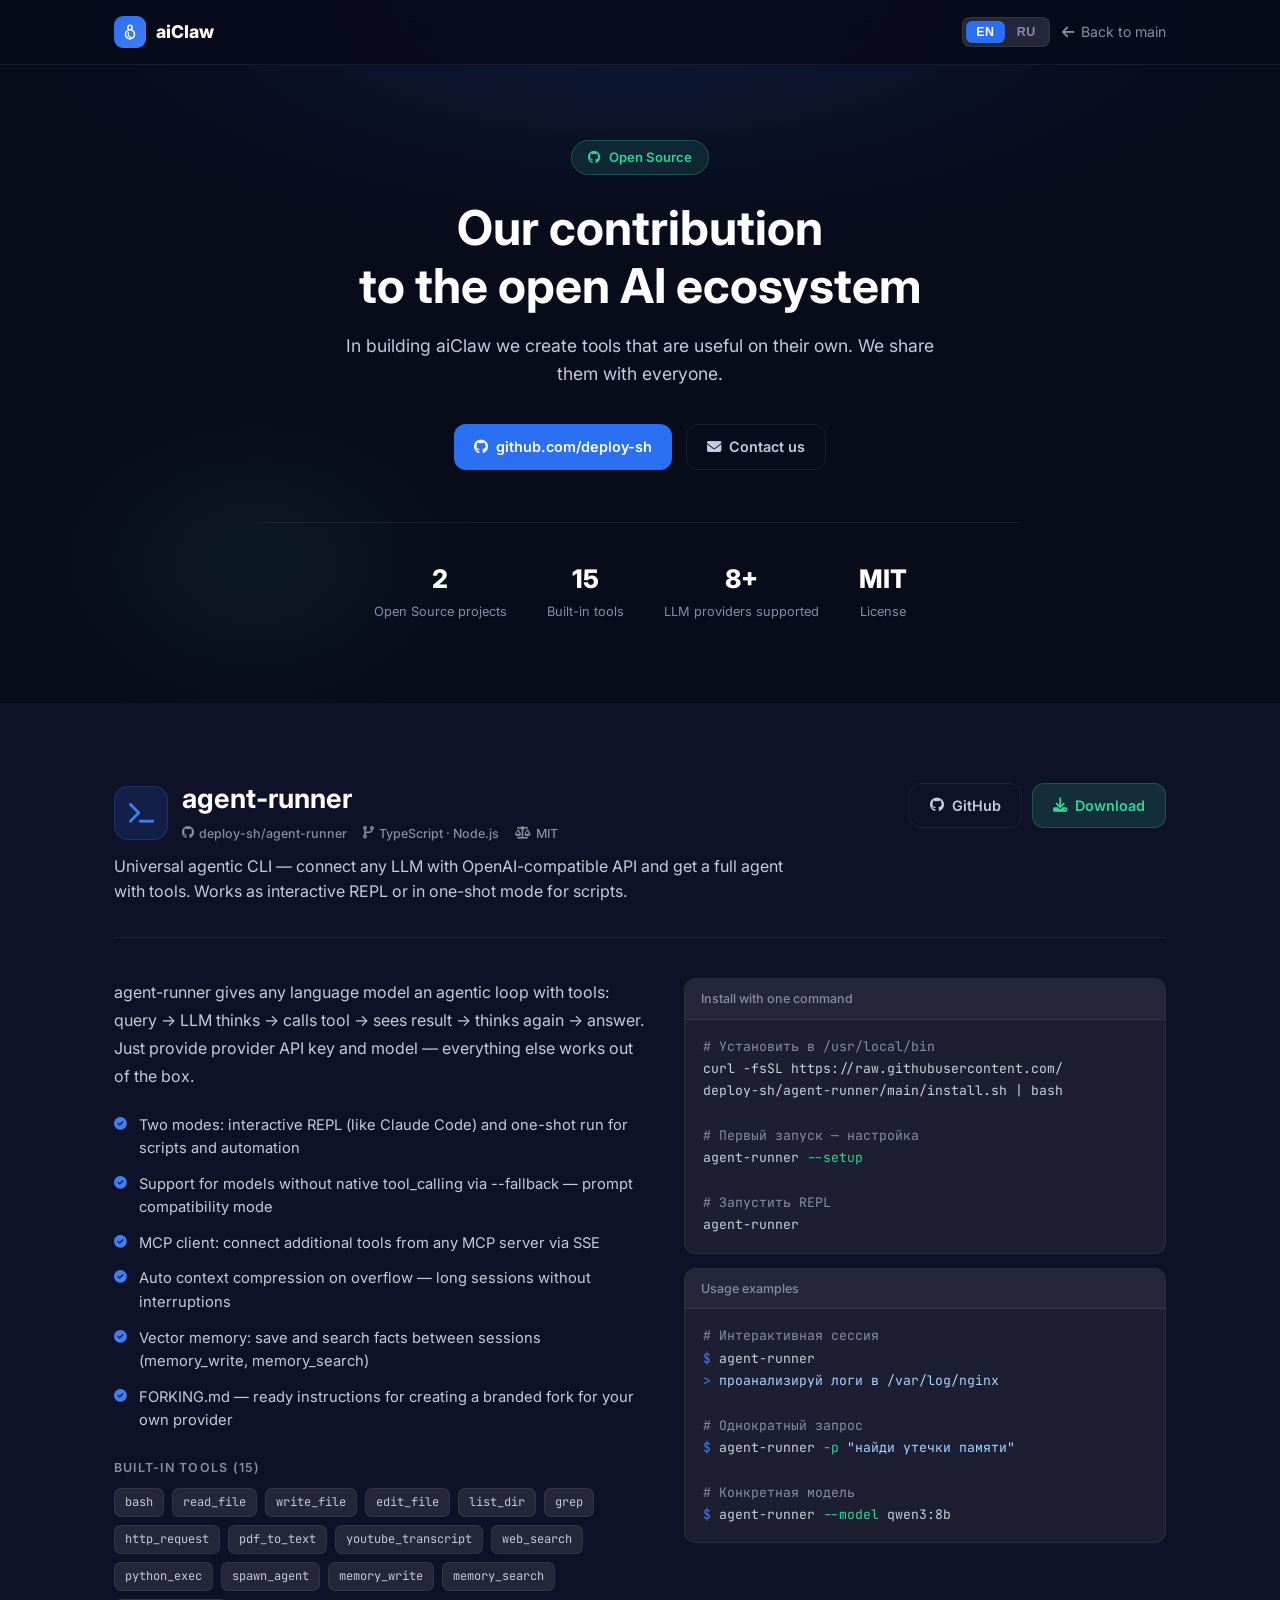
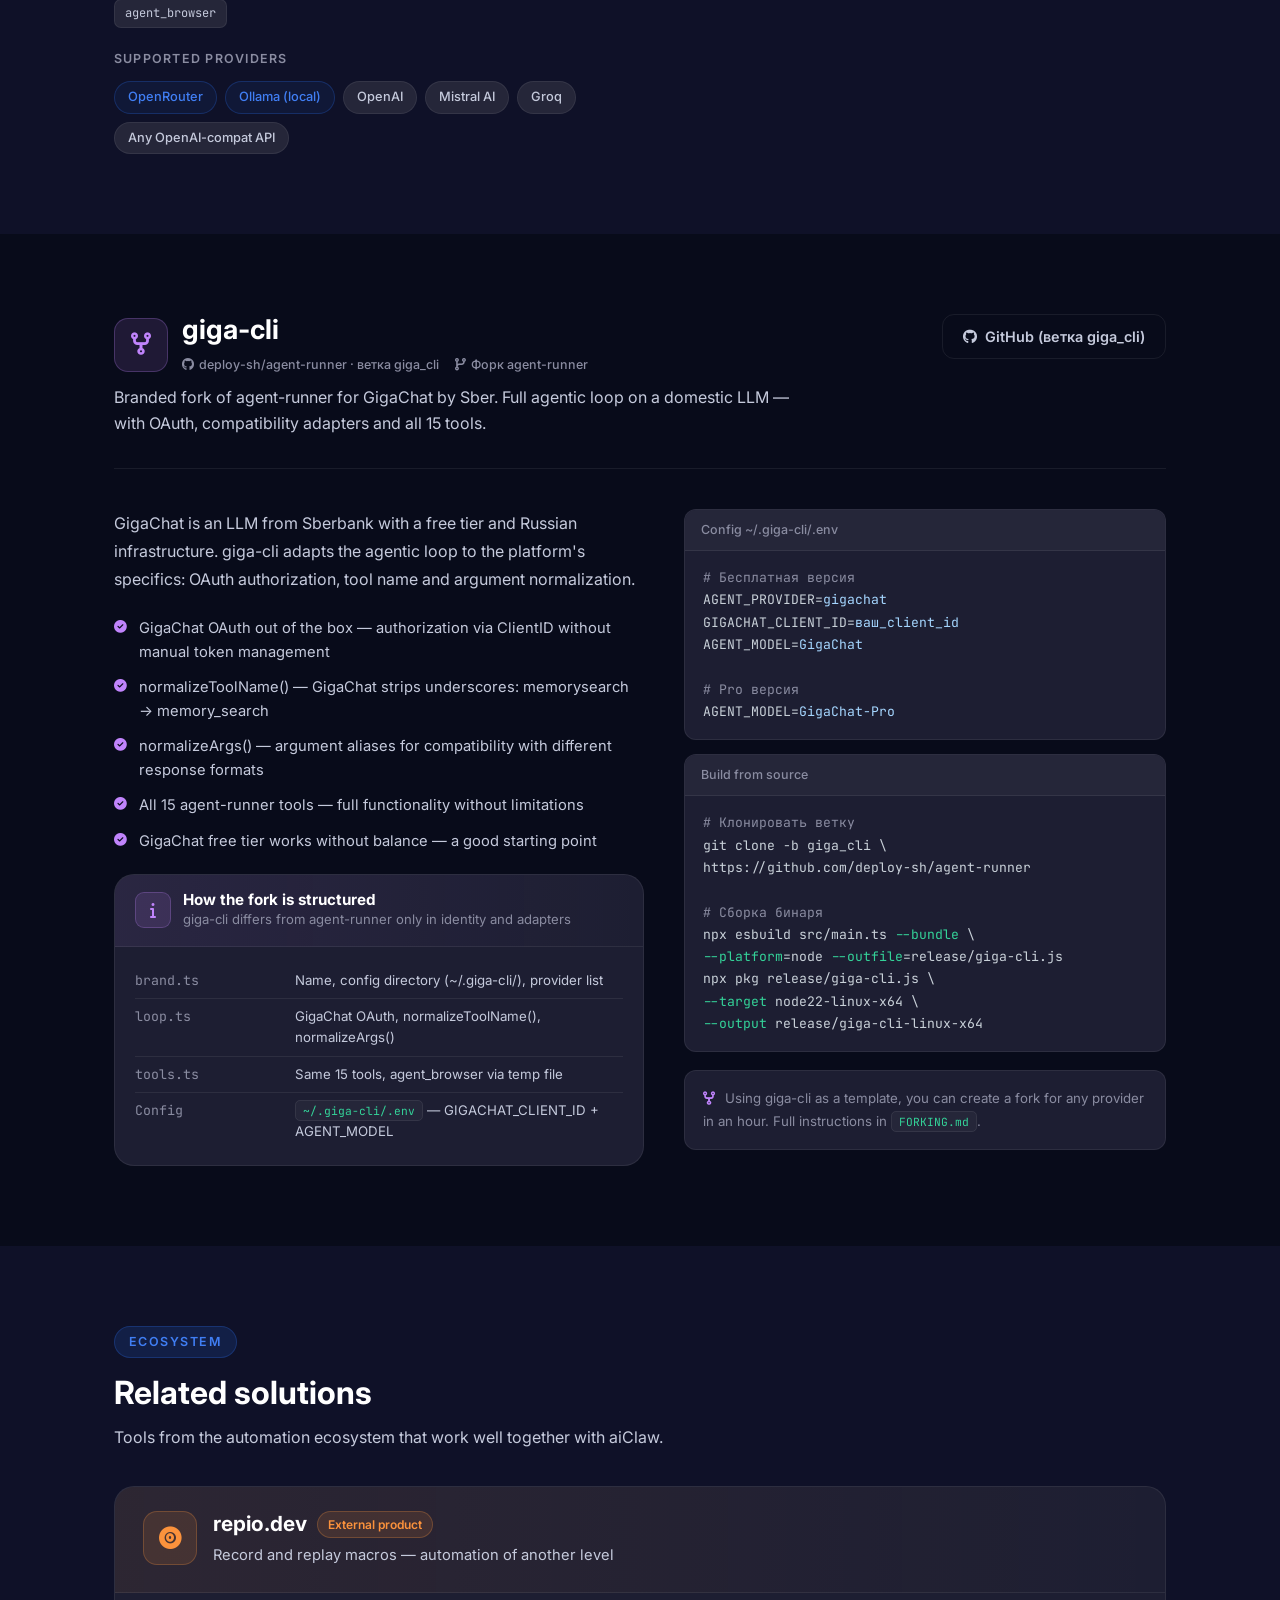
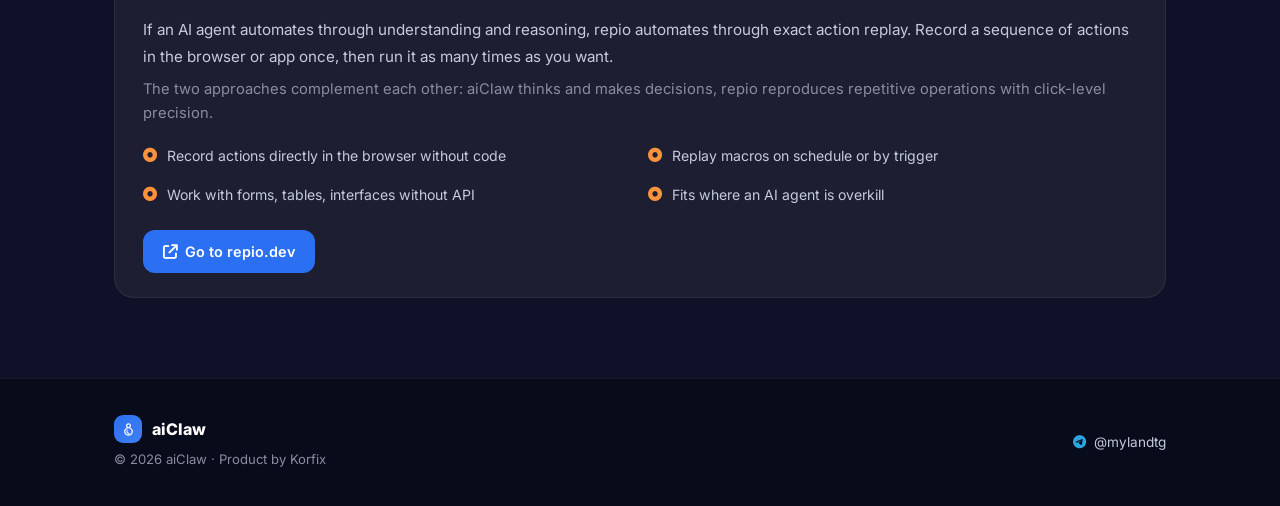
==== opensource.html @ 658f3db3 "feat: initial launch of aiclaw.korfix.app landing - EN/RU i18n with localStorage, EN first - SEO: OG" ====
<!DOCTYPE html>
<html lang="en">
<head>
  <meta charset="UTF-8">
  <meta name="viewport" content="width=device-width, initial-scale=1.0">
  <meta name="description" content="Open source projects by aiClaw: agent-runner — agentic CLI for any OpenAI-compatible LLM, and giga-cli — fork for GigaChat by Sber.">
  <meta name="keywords" content="agent-runner, giga-cli, open source, AI agent, CLI, LLM, GigaChat, OpenRouter, Ollama">
  <meta name="robots" content="index, follow">
  <link rel="canonical" href="https://aiclaw.korfix.app/opensource.html">
  <title>Open Source — aiClaw | agent-runner &amp; giga-cli</title>

  <!-- Open Graph -->
  <meta property="og:type" content="website">
  <meta property="og:url" content="https://aiclaw.korfix.app/opensource.html">
  <meta property="og:site_name" content="aiClaw">
  <meta property="og:title" content="Open Source by aiClaw — agent-runner &amp; giga-cli">
  <meta property="og:description" content="agent-runner: agentic loop CLI for any OpenAI-compatible LLM with 15 tools. giga-cli: fork for GigaChat. MIT license.">
  <meta property="og:image" content="https://aiclaw.korfix.app/og-image-oss.png">
  <meta property="og:image:width" content="1200">
  <meta property="og:image:height" content="630">
  <meta property="og:image:alt" content="Open Source by aiClaw — agent-runner &amp; giga-cli">
  <meta property="og:locale" content="en_US">

  <!-- Twitter Card -->
  <meta name="twitter:card" content="summary_large_image">
  <meta name="twitter:title" content="Open Source by aiClaw — agent-runner &amp; giga-cli">
  <meta name="twitter:description" content="agent-runner: agentic loop CLI for any OpenAI-compatible LLM with 15 tools. giga-cli: fork for GigaChat. MIT license.">
  <meta name="twitter:image" content="https://aiclaw.korfix.app/og-image-oss.png">

  <!-- Schema.org -->
  <script type="application/ld+json">
  {"@context":"https://schema.org","@type":"WebPage","name":"Open Source — aiClaw","url":"https://aiclaw.korfix.app/opensource.html","description":"Open source CLI tools for AI automation: agent-runner and giga-cli","isPartOf":{"@type":"WebSite","name":"aiClaw","url":"https://aiclaw.korfix.app"}}
  </script>
  <link rel="stylesheet" href="https://cdnjs.cloudflare.com/ajax/libs/font-awesome/6.4.0/css/all.min.css">
  <link href="https://fonts.googleapis.com/css2?family=Inter:wght@300;400;500;600;700;800&family=JetBrains+Mono:wght@400;600&display=swap" rel="stylesheet">
  <style>
    *, *::before, *::after { box-sizing: border-box; margin: 0; padding: 0; }

    :root {
      --bg0: #080b1a;
      --bg1: #0f1128;
      --bg2: #1d1e32;
      --bg3: #252639;
      --bg4: #383a61;
      --blue: #2b70f2;
      --blue-hover: #145ee9;
      --blue-light: #407ef3;
      --blue-dim: #1e2456;
      --blue-glow: rgba(43, 112, 242, 0.15);
      --blue-glow2: rgba(43, 112, 242, 0.08);
      --green: #34d399;
      --green-glow: rgba(52, 211, 153, 0.12);
      --purple: #c084fc;
      --purple-glow: rgba(192, 132, 252, 0.12);
      --orange: #fb923c;
      --orange-glow: rgba(251, 146, 60, 0.12);
      --text: #ffffff;
      --text2: #c5cadc;
      --text3: #8a8ca1;
      --border: rgba(255,255,255,0.07);
      --border2: rgba(43, 112, 242, 0.25);
      --radius: 12px;
      --radius-lg: 20px;
    }

    html { scroll-behavior: smooth; }

    body {
      background: var(--bg0);
      color: var(--text);
      font-family: 'Inter', system-ui, sans-serif;
      font-size: 16px;
      line-height: 1.6;
      overflow-x: hidden;
    }

    h1, h2, h3, h4 { line-height: 1.2; font-weight: 700; }
    h1 { font-size: clamp(1.8rem, 4vw, 3rem); }
    h2 { font-size: clamp(1.4rem, 2.5vw, 2rem); }
    h3 { font-size: 1.1rem; }
    p { color: var(--text2); }
    a { color: var(--blue); text-decoration: none; transition: color .2s; }
    a:hover { color: var(--blue-light); }

    code {
      font-family: 'JetBrains Mono', monospace;
      font-size: 0.85em;
      background: var(--bg3);
      border: 1px solid var(--border);
      border-radius: 5px;
      padding: 2px 7px;
      color: var(--green);
    }

    .container { max-width: 1100px; margin: 0 auto; padding: 0 24px; }
    section { padding: 80px 0; }

    .section-label {
      display: inline-block;
      font-size: 0.78rem;
      font-weight: 600;
      letter-spacing: 0.12em;
      text-transform: uppercase;
      color: var(--blue-light);
      background: var(--blue-glow);
      border: 1px solid var(--border2);
      padding: 5px 14px;
      border-radius: 100px;
      margin-bottom: 16px;
    }

    /* ── NAV ── */
    nav {
      position: fixed;
      top: 0; left: 0; right: 0;
      z-index: 100;
      background: rgba(8, 11, 26, 0.9);
      backdrop-filter: blur(16px);
      border-bottom: 1px solid var(--border);
    }

    .nav-inner {
      display: flex;
      align-items: center;
      justify-content: space-between;
      height: 64px;
      max-width: 1100px;
      margin: 0 auto;
      padding: 0 24px;
    }

    .logo {
      display: flex;
      align-items: center;
      gap: 10px;
      font-weight: 800;
      font-size: 1.1rem;
      color: var(--text);
    }

    .logo-icon {
      width: 32px; height: 32px;
      background: linear-gradient(135deg, #2b70f2, #407ef3);
      border-radius: 9px;
      display: flex;
      align-items: center;
      justify-content: center;
    }

    .logo-icon svg { width: 18px; height: 18px; fill: #fff; }

    .nav-back {
      display: flex;
      align-items: center;
      gap: 7px;
      font-size: 0.88rem;
      color: var(--text3);
      transition: color .2s;
    }
    .nav-back:hover { color: var(--text2); }

    .btn {
      display: inline-flex;
      align-items: center;
      gap: 8px;
      font-weight: 600;
      font-size: 0.9rem;
      padding: 10px 20px;
      border-radius: var(--radius);
      border: none;
      cursor: pointer;
      transition: all .2s;
      text-decoration: none;
    }

    .btn-primary {
      background: var(--blue);
      color: #fff;
    }
    .btn-primary:hover {
      background: var(--blue-hover);
      color: #fff;
      transform: translateY(-1px);
      box-shadow: 0 8px 24px rgba(43,112,242,.35);
    }

    .btn-outline {
      background: transparent;
      color: var(--text2);
      border: 1px solid var(--border);
    }
    .btn-outline:hover { border-color: var(--blue); color: var(--blue); }

    .btn-green {
      background: rgba(52,211,153,.15);
      color: var(--green);
      border: 1px solid rgba(52,211,153,.25);
    }
    .btn-green:hover {
      background: rgba(52,211,153,.22);
      color: var(--green);
    }

    /* ── HERO ── */
    #hero {
      padding: 140px 0 80px;
      position: relative;
      overflow: hidden;
    }

    .hero-bg {
      position: absolute; inset: 0;
      background:
        radial-gradient(ellipse 70% 50% at 50% 0%, rgba(43,112,242,.14) 0%, transparent 70%),
        radial-gradient(ellipse 30% 40% at 20% 80%, rgba(52,211,153,.07) 0%, transparent 60%);
      pointer-events: none;
    }

    .hero-content { text-align: center; max-width: 760px; margin: 0 auto; }

    .oss-badge {
      display: inline-flex;
      align-items: center;
      gap: 8px;
      background: var(--green-glow);
      border: 1px solid rgba(52,211,153,.25);
      border-radius: 100px;
      padding: 6px 16px;
      font-size: 0.82rem;
      font-weight: 600;
      color: var(--green);
      margin-bottom: 24px;
    }

    .hero-content h1 { margin-bottom: 18px; }
    .hero-content p { font-size: 1.1rem; max-width: 600px; margin: 0 auto 36px; }

    .hero-actions { display: flex; justify-content: center; gap: 14px; flex-wrap: wrap; }

    .stats-row {
      display: flex;
      justify-content: center;
      gap: 40px;
      margin-top: 52px;
      padding-top: 36px;
      border-top: 1px solid var(--border);
      flex-wrap: wrap;
    }

    .stat-item { text-align: center; }
    .stat-num { font-size: 1.6rem; font-weight: 800; color: var(--text); }
    .stat-label { font-size: 0.8rem; color: var(--text3); margin-top: 3px; }

    /* ── PROJECT CARD ── */
    .project-section { padding: 80px 0; }
    .project-section:nth-child(odd) { background: var(--bg1); }
    .project-section:nth-child(even) { background: var(--bg0); }

    .project-header {
      display: grid;
      grid-template-columns: 1fr auto;
      gap: 24px;
      align-items: flex-start;
      margin-bottom: 40px;
      padding-bottom: 32px;
      border-bottom: 1px solid var(--border);
    }

    .project-name {
      display: flex;
      align-items: center;
      gap: 14px;
      margin-bottom: 10px;
    }

    .project-icon {
      width: 54px; height: 54px;
      border-radius: 14px;
      display: flex;
      align-items: center;
      justify-content: center;
      font-size: 1.4rem;
      flex-shrink: 0;
    }

    .project-icon.blue   { background: var(--blue-glow); color: var(--blue-light); border: 1px solid var(--border2); }
    .project-icon.green  { background: var(--green-glow); color: var(--green); border: 1px solid rgba(52,211,153,.25); }
    .project-icon.purple { background: var(--purple-glow); color: var(--purple); border: 1px solid rgba(192,132,252,.25); }
    .project-icon.orange { background: var(--orange-glow); color: var(--orange); border: 1px solid rgba(251,146,60,.25); }

    .project-name h2 { font-size: 1.7rem; }

    .project-meta {
      display: flex;
      align-items: center;
      gap: 16px;
      flex-wrap: wrap;
      margin-top: 8px;
    }

    .meta-tag {
      font-size: 0.78rem;
      font-weight: 500;
      color: var(--text3);
      display: flex;
      align-items: center;
      gap: 5px;
    }

    .project-actions { display: flex; gap: 10px; flex-wrap: wrap; }

    .project-body {
      display: grid;
      grid-template-columns: 1.1fr 1fr;
      gap: 40px;
      align-items: start;
    }

    .project-desc { font-size: 1rem; line-height: 1.75; margin-bottom: 24px; }

    /* ── TOOLS GRID ── */
    .tools-section { margin-top: 28px; }
    .tools-section h4 {
      font-size: 0.78rem;
      font-weight: 600;
      letter-spacing: .1em;
      text-transform: uppercase;
      color: var(--text3);
      margin-bottom: 12px;
    }

    .tools-grid {
      display: flex;
      flex-wrap: wrap;
      gap: 8px;
    }

    .tool-chip {
      font-family: 'JetBrains Mono', monospace;
      font-size: 0.75rem;
      background: var(--bg3);
      border: 1px solid var(--border);
      border-radius: 7px;
      padding: 4px 10px;
      color: var(--text2);
    }

    /* ── CODE BLOCK ── */
    .code-block {
      background: var(--bg2);
      border: 1px solid var(--border);
      border-radius: var(--radius);
      overflow: hidden;
    }

    .code-header {
      background: var(--bg3);
      padding: 10px 16px;
      display: flex;
      align-items: center;
      justify-content: space-between;
      border-bottom: 1px solid var(--border);
    }

    .code-label { font-size: 0.78rem; color: var(--text3); font-weight: 500; }

    .code-copy {
      font-size: 0.75rem;
      color: var(--text3);
      cursor: pointer;
      background: none;
      border: none;
      display: flex;
      align-items: center;
      gap: 5px;
      transition: color .2s;
    }
    .code-copy:hover { color: var(--text2); }

    .code-body {
      padding: 16px 18px;
      font-family: 'JetBrains Mono', monospace;
      font-size: 0.82rem;
      line-height: 1.7;
    }

    .code-body .cb-comment { color: var(--text3); }
    .code-body .cb-cmd     { color: #c9d1d9; }
    .code-body .cb-str     { color: #a5d6ff; }
    .code-body .cb-flag    { color: var(--green); }
    .code-body .cb-prompt  { color: var(--blue-light); user-select: none; }

    /* ── FEATURE LIST ── */
    .feature-list {
      list-style: none;
      display: flex;
      flex-direction: column;
      gap: 12px;
      margin-top: 20px;
    }

    .feature-list li {
      display: flex;
      gap: 12px;
      align-items: flex-start;
      font-size: 0.92rem;
      color: var(--text2);
    }

    .feature-list li i {
      margin-top: 4px;
      flex-shrink: 0;
      font-size: 0.8rem;
    }

    /* ── PROVIDER CHIPS ── */
    .providers {
      display: flex;
      flex-wrap: wrap;
      gap: 8px;
      margin-top: 14px;
    }

    .provider-chip {
      display: flex;
      align-items: center;
      gap: 6px;
      background: var(--bg3);
      border: 1px solid var(--border);
      border-radius: 100px;
      padding: 5px 13px;
      font-size: 0.8rem;
      color: var(--text2);
      font-weight: 500;
    }

    .provider-chip.featured {
      border-color: var(--border2);
      color: var(--blue-light);
      background: var(--blue-glow2);
    }

    /* ── FORK BLOCK ── */
    .fork-block {
      background: var(--bg2);
      border: 1px solid var(--border);
      border-radius: var(--radius-lg);
      overflow: hidden;
      margin-top: 20px;
    }

    .fork-block-header {
      background: linear-gradient(90deg, rgba(192,132,252,.08), transparent);
      border-bottom: 1px solid var(--border);
      padding: 16px 20px;
      display: flex;
      align-items: center;
      gap: 12px;
    }

    .fork-block-header h4 { font-size: 0.95rem; }
    .fork-block-header p  { font-size: 0.82rem; color: var(--text3); }

    .fork-block-body {
      padding: 16px 20px;
    }

    .fork-table {
      width: 100%;
      border-collapse: collapse;
      font-size: 0.83rem;
    }

    .fork-table td {
      padding: 7px 0;
      border-bottom: 1px solid var(--border);
      color: var(--text2);
      vertical-align: top;
    }

    .fork-table td:first-child {
      font-family: 'JetBrains Mono', monospace;
      color: var(--text3);
      width: 160px;
      padding-right: 16px;
    }

    .fork-table tr:last-child td { border-bottom: none; }

    /* ── REPIO SECTION ── */
    #ecosystem { background: var(--bg1); }

    .ecosystem-card {
      background: var(--bg2);
      border: 1px solid var(--border);
      border-radius: var(--radius-lg);
      overflow: hidden;
      transition: all .25s;
    }

    .ecosystem-card:hover {
      border-color: var(--border2);
      box-shadow: 0 12px 32px rgba(0,0,0,.25);
    }

    .eco-header {
      background: linear-gradient(90deg, rgba(251,146,60,.07), transparent);
      border-bottom: 1px solid var(--border);
      padding: 24px 28px;
      display: flex;
      align-items: flex-start;
      gap: 16px;
    }

    .eco-body { padding: 24px 28px; }

    .eco-grid {
      display: grid;
      grid-template-columns: 1fr 1fr;
      gap: 16px;
      margin-top: 20px;
    }

    .eco-point {
      display: flex;
      align-items: flex-start;
      gap: 10px;
      font-size: 0.88rem;
      color: var(--text2);
    }

    .eco-point i { color: var(--orange); margin-top: 3px; flex-shrink: 0; }

    /* ── FOOTER ── */
    footer {
      background: var(--bg0);
      border-top: 1px solid var(--border);
      padding: 36px 0;
    }

    .footer-inner {
      display: flex;
      align-items: center;
      justify-content: space-between;
      flex-wrap: wrap;
      gap: 16px;
    }

    .footer-copy { font-size: 0.82rem; color: var(--text3); }

    .footer-tg {
      display: flex;
      align-items: center;
      gap: 8px;
      font-size: 0.85rem;
      color: var(--text2);
    }

    .footer-tg i { color: #2CA5E0; }

    /* ── RESPONSIVE ── */
    @media (max-width: 860px) {
      .project-body { grid-template-columns: 1fr; }
      .project-header { grid-template-columns: 1fr; }
      .project-actions { margin-top: 16px; }
      .eco-grid { grid-template-columns: 1fr; }
    }

    @media (max-width: 600px) {
      section { padding: 56px 0; }
      #hero { padding: 110px 0 56px; }
      .stats-row { gap: 24px; }
    }

    .lang-toggle {
      display: flex;
      align-items: center;
      gap: 2px;
      background: var(--bg3);
      border: 1px solid var(--border);
      border-radius: 8px;
      padding: 3px;
      margin-right: 12px;
    }
    .lang-btn {
      font-size: 0.78rem;
      font-weight: 600;
      padding: 4px 10px;
      border-radius: 6px;
      border: none;
      background: transparent;
      color: var(--text3);
      cursor: pointer;
      transition: all .15s;
      letter-spacing: .05em;
    }
    .lang-btn.active {
      background: var(--blue);
      color: #fff;
    }
  </style>
</head>
<body>

<!-- ── NAV ── -->
<nav>
  <div class="nav-inner">
    <a class="logo" href="/">
      <div class="logo-icon">
        <svg viewBox="0 0 24 24"><path d="M12 2C9.5 2 8 4 8 6c0 1.2.5 2.2 1.2 3C6.5 10 5 12.5 5 15c0 3.9 3.1 7 7 7s7-3.1 7-7c0-2.5-1.5-5-4.2-6 .7-.8 1.2-1.8 1.2-3 0-2-1.5-4-4-4zm0 2c1 0 2 .9 2 2s-1 2-2 2-2-.9-2-2 1-2 2-2zm0 6c2.8 0 5 2.2 5 5s-2.2 5-5 5-5-2.2-5-5 2.2-5 5-5zm-1.5 2v4.5l3.5 2-.8 1.4-4.2-2.4V12h1.5z"/></svg>
      </div>
      aiClaw
    </a>
    <div style="display:flex; align-items:center;">
      <div class="lang-toggle">
        <button class="lang-btn active" data-lang="en" onclick="setLang('en')">EN</button>
        <button class="lang-btn" data-lang="ru" onclick="setLang('ru')">RU</button>
      </div>
      <a class="nav-back" href="/">
        <i class="fas fa-arrow-left"></i>
        <span data-i18n="nav_back">Back to main</span>
      </a>
    </div>
  </div>
</nav>

<!-- ── HERO ── -->
<section id="hero">
  <div class="hero-bg"></div>
  <div class="container">
    <div class="hero-content">
      <div class="oss-badge">
        <i class="fab fa-github"></i>
        Open Source
      </div>
      <h1 data-i18n-html="hero_title">Our contribution<br>to the open AI ecosystem</h1>
      <p data-i18n="hero_desc">In building aiClaw we create tools that are useful on their own. We share them with everyone.</p>
      <div class="hero-actions">
        <a href="https://github.com/deploy-sh" target="_blank" class="btn btn-primary">
          <i class="fab fa-github"></i>
          github.com/deploy-sh
        </a>
        <a href="/#contact" class="btn btn-outline">
          <i class="fas fa-envelope"></i>
          <span data-i18n="hero_contact">Contact us</span>
        </a>
      </div>
      <div class="stats-row">
        <div class="stat-item">
          <div class="stat-num">2</div>
          <div class="stat-label" data-i18n="stat_oss">Open Source projects</div>
        </div>
        <div class="stat-item">
          <div class="stat-num">15</div>
          <div class="stat-label" data-i18n="stat_tools">Built-in tools</div>
        </div>
        <div class="stat-item">
          <div class="stat-num">8+</div>
          <div class="stat-label" data-i18n="stat_llm">LLM providers supported</div>
        </div>
        <div class="stat-item">
          <div class="stat-num">MIT</div>
          <div class="stat-label" data-i18n="stat_lic">License</div>
        </div>
      </div>
    </div>
  </div>
</section>

<!-- ── AGENT-RUNNER ── -->
<section class="project-section">
  <div class="container">
    <div class="project-header">
      <div>
        <div class="project-name">
          <div class="project-icon blue"><i class="fas fa-terminal"></i></div>
          <div>
            <h2>agent-runner</h2>
            <div class="project-meta">
              <span class="meta-tag"><i class="fab fa-github"></i> deploy-sh/agent-runner</span>
              <span class="meta-tag"><i class="fas fa-code-branch"></i> TypeScript · Node.js</span>
              <span class="meta-tag"><i class="fas fa-scale-balanced"></i> MIT</span>
            </div>
          </div>
        </div>
        <p style="color:var(--text2); font-size:1rem; max-width:680px;" data-i18n="ar_tagline">Universal agentic CLI — connect any LLM with OpenAI-compatible API and get a full agent with tools. Works as interactive REPL or in one-shot mode for scripts.</p>
      </div>
      <div class="project-actions">
        <a href="https://github.com/deploy-sh/agent-runner" target="_blank" class="btn btn-outline">
          <i class="fab fa-github"></i>
          GitHub
        </a>
        <a href="https://github.com/deploy-sh/agent-runner/releases" target="_blank" class="btn btn-green">
          <i class="fas fa-download"></i>
          <span data-i18n="btn_download">Download</span>
        </a>
      </div>
    </div>

    <div class="project-body">
      <div>
        <p class="project-desc" data-i18n="ar_desc_long">agent-runner gives any language model an agentic loop with tools: <code>query → LLM thinks → calls tool → sees result → thinks again → answer</code>. Just provide provider API key and model — everything else works out of the box.</p>

        <ul class="feature-list">
          <li>
            <i class="fas fa-circle-check" style="color:var(--blue-light)"></i>
            <span data-i18n="ar_f1">Two modes: interactive REPL (like Claude Code) and one-shot run for scripts and automation</span>
          </li>
          <li>
            <i class="fas fa-circle-check" style="color:var(--blue-light)"></i>
            <span data-i18n="ar_f2">Support for models without native tool_calling via <code>--fallback</code> — prompt compatibility mode</span>
          </li>
          <li>
            <i class="fas fa-circle-check" style="color:var(--blue-light)"></i>
            <span data-i18n="ar_f3">MCP client: connect additional tools from any MCP server via SSE</span>
          </li>
          <li>
            <i class="fas fa-circle-check" style="color:var(--blue-light)"></i>
            <span data-i18n="ar_f4">Auto context compression on overflow — long sessions without interruptions</span>
          </li>
          <li>
            <i class="fas fa-circle-check" style="color:var(--blue-light)"></i>
            <span data-i18n="ar_f5">Vector memory: save and search facts between sessions (<code>memory_write</code>, <code>memory_search</code>)</span>
          </li>
          <li>
            <i class="fas fa-circle-check" style="color:var(--blue-light)"></i>
            <span data-i18n="ar_f6">FORKING.md — ready instructions for creating a branded fork for your own provider</span>
          </li>
        </ul>

        <div class="tools-section">
          <h4 data-i18n="ar_tools_label">Built-in tools (15)</h4>
          <div class="tools-grid">
            <span class="tool-chip">bash</span>
            <span class="tool-chip">read_file</span>
            <span class="tool-chip">write_file</span>
            <span class="tool-chip">edit_file</span>
            <span class="tool-chip">list_dir</span>
            <span class="tool-chip">grep</span>
            <span class="tool-chip">http_request</span>
            <span class="tool-chip">pdf_to_text</span>
            <span class="tool-chip">youtube_transcript</span>
            <span class="tool-chip">web_search</span>
            <span class="tool-chip">python_exec</span>
            <span class="tool-chip">spawn_agent</span>
            <span class="tool-chip">memory_write</span>
            <span class="tool-chip">memory_search</span>
            <span class="tool-chip">agent_browser</span>
          </div>
        </div>

        <div style="margin-top:24px;">
          <h4 style="font-size:0.78rem; font-weight:600; letter-spacing:.1em; text-transform:uppercase; color:var(--text3); margin-bottom:12px;" data-i18n="ar_providers_label">Supported providers</h4>
          <div class="providers">
            <div class="provider-chip featured">OpenRouter</div>
            <div class="provider-chip featured">Ollama (local)</div>
            <div class="provider-chip">OpenAI</div>
            <div class="provider-chip">Mistral AI</div>
            <div class="provider-chip">Groq</div>
            <div class="provider-chip" data-i18n="ar_any_api">Any OpenAI-compat API</div>
          </div>
        </div>
      </div>

      <div>
        <div class="code-block">
          <div class="code-header">
            <span class="code-label" data-i18n="ar_install_label">Install with one command</span>
          </div>
          <div class="code-body">
            <div><span class="cb-comment"># Установить в /usr/local/bin</span></div>
            <div><span class="cb-cmd">curl -fsSL https://raw.githubusercontent.com/</span></div>
            <div><span class="cb-cmd">  deploy-sh/agent-runner/main/install.sh | bash</span></div>
            <br>
            <div><span class="cb-comment"># Первый запуск — настройка</span></div>
            <div><span class="cb-cmd">agent-runner <span class="cb-flag">--setup</span></span></div>
            <br>
            <div><span class="cb-comment"># Запустить REPL</span></div>
            <div><span class="cb-cmd">agent-runner</span></div>
          </div>
        </div>

        <div class="code-block" style="margin-top:14px;">
          <div class="code-header">
            <span class="code-label" data-i18n="ar_examples_label">Usage examples</span>
          </div>
          <div class="code-body">
            <div><span class="cb-comment"># Интерактивная сессия</span></div>
            <div><span class="cb-prompt">$</span> <span class="cb-cmd">agent-runner</span></div>
            <div><span class="cb-prompt">&gt;</span> <span class="cb-str">проанализируй логи в /var/log/nginx</span></div>
            <br>
            <div><span class="cb-comment"># Однократный запрос</span></div>
            <div><span class="cb-prompt">$</span> <span class="cb-cmd">agent-runner <span class="cb-flag">-p</span> <span class="cb-str">"найди утечки памяти"</span></span></div>
            <br>
            <div><span class="cb-comment"># Конкретная модель</span></div>
            <div><span class="cb-prompt">$</span> <span class="cb-cmd">agent-runner <span class="cb-flag">--model</span> qwen3:8b</span></div>
          </div>
        </div>
      </div>
    </div>
  </div>
</section>

<!-- ── GIGA-CLI ── -->
<section class="project-section">
  <div class="container">
    <div class="project-header">
      <div>
        <div class="project-name">
          <div class="project-icon purple"><i class="fas fa-code-fork"></i></div>
          <div>
            <h2>giga-cli</h2>
            <div class="project-meta">
              <span class="meta-tag"><i class="fab fa-github"></i> deploy-sh/agent-runner · ветка giga_cli</span>
              <span class="meta-tag"><i class="fas fa-code-branch"></i> Форк agent-runner</span>
            </div>
          </div>
        </div>
        <p style="color:var(--text2); font-size:1rem; max-width:680px;" data-i18n="gc_tagline">Branded fork of agent-runner for GigaChat by Sber. Full agentic loop on a domestic LLM — with OAuth, compatibility adapters and all 15 tools.</p>
      </div>
      <div class="project-actions">
        <a href="https://github.com/deploy-sh/agent-runner/tree/giga_cli" target="_blank" class="btn btn-outline">
          <i class="fab fa-github"></i>
          GitHub (ветка giga_cli)
        </a>
      </div>
    </div>

    <div class="project-body">
      <div>
        <p class="project-desc" data-i18n="gc_desc_long">GigaChat is an LLM from Sberbank with a free tier and Russian infrastructure. giga-cli adapts the agentic loop to the platform's specifics: OAuth authorization, tool name and argument normalization.</p>

        <ul class="feature-list">
          <li>
            <i class="fas fa-circle-check" style="color:var(--purple)"></i>
            <span data-i18n="gc_f1">GigaChat OAuth out of the box — authorization via ClientID without manual token management</span>
          </li>
          <li>
            <i class="fas fa-circle-check" style="color:var(--purple)"></i>
            <span data-i18n="gc_f2"><code>normalizeToolName()</code> — GigaChat strips underscores: <code>memorysearch</code> → <code>memory_search</code></span>
          </li>
          <li>
            <i class="fas fa-circle-check" style="color:var(--purple)"></i>
            <span data-i18n="gc_f3"><code>normalizeArgs()</code> — argument aliases for compatibility with different response formats</span>
          </li>
          <li>
            <i class="fas fa-circle-check" style="color:var(--purple)"></i>
            <span data-i18n="gc_f4">All 15 agent-runner tools — full functionality without limitations</span>
          </li>
          <li>
            <i class="fas fa-circle-check" style="color:var(--purple)"></i>
            <span data-i18n="gc_f5">GigaChat free tier works without balance — a good starting point</span>
          </li>
        </ul>

        <div class="fork-block">
          <div class="fork-block-header">
            <div class="project-icon purple" style="width:36px;height:36px;font-size:1rem;border-radius:9px;">
              <i class="fas fa-info"></i>
            </div>
            <div>
              <h4 data-i18n="gc_fork_title">How the fork is structured</h4>
              <p data-i18n="gc_fork_sub">giga-cli differs from agent-runner only in identity and adapters</p>
            </div>
          </div>
          <div class="fork-block-body">
            <table class="fork-table">
              <tr>
                <td>brand.ts</td>
                <td data-i18n="gc_t1">Name, config directory (~/.giga-cli/), provider list</td>
              </tr>
              <tr>
                <td>loop.ts</td>
                <td>GigaChat OAuth, normalizeToolName(), normalizeArgs()</td>
              </tr>
              <tr>
                <td>tools.ts</td>
                <td data-i18n="gc_t3">Same 15 tools, agent_browser via temp file</td>
              </tr>
              <tr>
                <td data-i18n="gc_t4_key">Config</td>
                <td><code>~/.giga-cli/.env</code> — GIGACHAT_CLIENT_ID + AGENT_MODEL</td>
              </tr>
            </table>
          </div>
        </div>
      </div>

      <div>
        <div class="code-block">
          <div class="code-header">
            <span class="code-label" data-i18n="gc_config_label">Config ~/.giga-cli/.env</span>
          </div>
          <div class="code-body">
            <div><span class="cb-comment"># Бесплатная версия</span></div>
            <div><span class="cb-cmd">AGENT_PROVIDER=<span class="cb-str">gigachat</span></span></div>
            <div><span class="cb-cmd">GIGACHAT_CLIENT_ID=<span class="cb-str">ваш_client_id</span></span></div>
            <div><span class="cb-cmd">AGENT_MODEL=<span class="cb-str">GigaChat</span></span></div>
            <br>
            <div><span class="cb-comment"># Pro версия</span></div>
            <div><span class="cb-cmd">AGENT_MODEL=<span class="cb-str">GigaChat-Pro</span></span></div>
          </div>
        </div>

        <div class="code-block" style="margin-top:14px;">
          <div class="code-header">
            <span class="code-label" data-i18n="gc_build_label">Build from source</span>
          </div>
          <div class="code-body">
            <div><span class="cb-comment"># Клонировать ветку</span></div>
            <div><span class="cb-cmd">git clone -b giga_cli \</span></div>
            <div><span class="cb-cmd">  https://github.com/deploy-sh/agent-runner</span></div>
            <br>
            <div><span class="cb-comment"># Сборка бинаря</span></div>
            <div><span class="cb-cmd">npx esbuild src/main.ts <span class="cb-flag">--bundle</span> \</span></div>
            <div><span class="cb-cmd">  <span class="cb-flag">--platform</span>=node <span class="cb-flag">--outfile</span>=release/giga-cli.js</span></div>
            <div><span class="cb-cmd">npx pkg release/giga-cli.js \</span></div>
            <div><span class="cb-cmd">  <span class="cb-flag">--target</span> node22-linux-x64 \</span></div>
            <div><span class="cb-cmd">  <span class="cb-flag">--output</span> release/giga-cli-linux-x64</span></div>
          </div>
        </div>

        <div style="margin-top:18px; padding:16px 18px; background:var(--bg2); border:1px solid var(--border); border-radius:var(--radius);">
          <p style="font-size:0.83rem; color:var(--text3); line-height:1.7;">
            <i class="fas fa-code-fork" style="color:var(--purple); margin-right:6px;"></i>
            <span data-i18n="gc_fork_hint">Using giga-cli as a template, you can create a fork for any provider in an hour. Full instructions in</span> <a href="https://github.com/deploy-sh/agent-runner/blob/main/FORKING.md" target="_blank"><code>FORKING.md</code></a>.
          </p>
        </div>
      </div>
    </div>
  </div>
</section>

<!-- ── ECOSYSTEM ── -->
<section id="ecosystem">
  <div class="container">
    <div class="section-label" data-i18n="eco_label">Ecosystem</div>
    <h2 style="margin-bottom:12px;" data-i18n="eco_title">Related solutions</h2>
    <p style="margin-bottom:36px; max-width:600px;" data-i18n="eco_desc">Tools from the automation ecosystem that work well together with aiClaw.</p>

    <div class="ecosystem-card">
      <div class="eco-header">
        <div class="project-icon orange"><i class="fas fa-record-vinyl"></i></div>
        <div>
          <div style="display:flex; align-items:center; gap:10px; margin-bottom:6px;">
            <h3 style="font-size:1.3rem;">repio.dev</h3>
            <span style="font-size:0.75rem; background:var(--orange-glow); color:var(--orange); border:1px solid rgba(251,146,60,.25); border-radius:100px; padding:3px 10px; font-weight:600;" data-i18n="eco_ext">External product</span>
          </div>
          <p style="font-size:0.92rem;" data-i18n="rp_sub">Record and replay macros — automation of another level</p>
        </div>
      </div>
      <div class="eco-body">
        <p style="font-size:0.95rem; line-height:1.75; margin-bottom:8px;" data-i18n="rp_p1">If an AI agent automates through understanding and reasoning, repio automates through exact action replay. Record a sequence of actions in the browser or app once, then run it as many times as you want.</p>
        <p style="font-size:0.92rem; color:var(--text3); margin-bottom:20px;" data-i18n="rp_p2">The two approaches complement each other: aiClaw thinks and makes decisions, repio reproduces repetitive operations with click-level precision.</p>
        <div class="eco-grid">
          <div class="eco-point">
            <i class="fas fa-circle-dot"></i>
            <span data-i18n="rp_f1">Record actions directly in the browser without code</span>
          </div>
          <div class="eco-point">
            <i class="fas fa-circle-dot"></i>
            <span data-i18n="rp_f2">Replay macros on schedule or by trigger</span>
          </div>
          <div class="eco-point">
            <i class="fas fa-circle-dot"></i>
            <span data-i18n="rp_f3">Work with forms, tables, interfaces without API</span>
          </div>
          <div class="eco-point">
            <i class="fas fa-circle-dot"></i>
            <span data-i18n="rp_f4">Fits where an AI agent is overkill</span>
          </div>
        </div>
        <div style="margin-top:24px;">
          <a href="https://repio.dev" target="_blank" class="btn btn-primary">
            <i class="fas fa-arrow-up-right-from-square"></i>
            <span data-i18n="rp_btn">Go to repio.dev</span>
          </a>
        </div>
      </div>
    </div>
  </div>
</section>

<!-- ── FOOTER ── -->
<footer>
  <div class="container">
    <div class="footer-inner">
      <div>
        <a class="logo" href="/" style="font-size:1rem;">
          <div class="logo-icon" style="width:28px;height:28px;">
            <svg viewBox="0 0 24 24" style="width:15px;height:15px;fill:#fff;"><path d="M12 2C9.5 2 8 4 8 6c0 1.2.5 2.2 1.2 3C6.5 10 5 12.5 5 15c0 3.9 3.1 7 7 7s7-3.1 7-7c0-2.5-1.5-5-4.2-6 .7-.8 1.2-1.8 1.2-3 0-2-1.5-4-4-4zm0 2c1 0 2 .9 2 2s-1 2-2 2-2-.9-2-2 1-2 2-2zm0 6c2.8 0 5 2.2 5 5s-2.2 5-5 5-5-2.2-5-5 2.2-5 5-5zm-1.5 2v4.5l3.5 2-.8 1.4-4.2-2.4V12h1.5z"/></svg>
          </div>
          aiClaw
        </a>
        <p class="footer-copy" style="margin-top:6px;">&copy; <span data-i18n="footer_copy">2026 aiClaw · Product by</span> <a href="https://korfix.ru" style="color:var(--text3);">Korfix</a></p>
      </div>
      <a class="footer-tg" href="https://t.me/mylandtg" target="_blank">
        <i class="fab fa-telegram"></i>
        @mylandtg
      </a>
    </div>
  </div>
</footer>

<script>
const T = {
  en: {
    nav_back:"Back to main",
    hero_title:"Our contribution<br>to the open AI ecosystem",
    hero_desc:"In building aiClaw we create tools that are useful on their own. We share them with everyone.",
    hero_contact:"Contact us",
    stat_oss:"Open Source projects", stat_tools:"Built-in tools", stat_llm:"LLM providers supported", stat_lic:"License",
    ar_tagline:"Universal agentic CLI — connect any LLM with OpenAI-compatible API and get a full agent with tools. Works as interactive REPL or in one-shot mode for scripts.",
    ar_desc_long:"agent-runner gives any language model an agentic loop with tools: query → LLM thinks → calls tool → sees result → thinks again → answer. Just provide provider API key and model — everything else works out of the box.",
    ar_f1:"Two modes: interactive REPL (like Claude Code) and one-shot run for scripts and automation",
    ar_f2:"Support for models without native tool_calling via --fallback — prompt compatibility mode",
    ar_f3:"MCP client: connect additional tools from any MCP server via SSE",
    ar_f4:"Auto context compression on overflow — long sessions without interruptions",
    ar_f5:"Vector memory: save and search facts between sessions (memory_write, memory_search)",
    ar_f6:"FORKING.md — ready instructions for creating a branded fork for your own provider",
    ar_tools_label:"Built-in tools (15)",
    ar_providers_label:"Supported providers",
    ar_any_api:"Any OpenAI-compat API",
    ar_install_label:"Install with one command",
    ar_examples_label:"Usage examples",
    btn_download:"Download",
    gc_tagline:"Branded fork of agent-runner for GigaChat by Sber. Full agentic loop on a domestic LLM — with OAuth, compatibility adapters and all 15 tools.",
    gc_desc_long:"GigaChat is an LLM from Sberbank with a free tier and Russian infrastructure. giga-cli adapts the agentic loop to the platform's specifics: OAuth authorization, tool name and argument normalization.",
    gc_f1:"GigaChat OAuth out of the box — authorization via ClientID without manual token management",
    gc_f2:"normalizeToolName() — GigaChat strips underscores: memorysearch → memory_search",
    gc_f3:"normalizeArgs() — argument aliases for compatibility with different response formats",
    gc_f4:"All 15 agent-runner tools — full functionality without limitations",
    gc_f5:"GigaChat free tier works without balance — a good starting point",
    gc_fork_title:"How the fork is structured",
    gc_fork_sub:"giga-cli differs from agent-runner only in identity and adapters",
    gc_t1:"Name, config directory (~/.giga-cli/), provider list",
    gc_t3:"Same 15 tools, agent_browser via temp file",
    gc_t4_key:"Config",
    gc_config_label:"Config ~/.giga-cli/.env",
    gc_build_label:"Build from source",
    gc_fork_hint:"Using giga-cli as a template, you can create a fork for any provider in an hour. Full instructions in",
    eco_label:"Ecosystem", eco_title:"Related solutions",
    eco_desc:"Tools from the automation ecosystem that work well together with aiClaw.",
    eco_ext:"External product",
    rp_sub:"Record and replay macros — automation of another level",
    rp_p1:"If an AI agent automates through understanding and reasoning, repio automates through exact action replay. Record a sequence of actions in the browser or app once, then run it as many times as you want.",
    rp_p2:"The two approaches complement each other: aiClaw thinks and makes decisions, repio reproduces repetitive operations with click-level precision.",
    rp_f1:"Record actions directly in the browser without code",
    rp_f2:"Replay macros on schedule or by trigger",
    rp_f3:"Work with forms, tables, interfaces without API",
    rp_f4:"Fits where an AI agent is overkill",
    rp_btn:"Go to repio.dev",
    footer_copy:"2026 aiClaw · Product by"
  },
  ru: {
    nav_back:"Вернуться на главную",
    hero_title:"Наш вклад<br>в открытую экосистему AI",
    hero_desc:"В процессе разработки aiClaw мы создаём инструменты, которые полезны сами по себе. Делимся ими со всеми.",
    hero_contact:"Написать нам",
    stat_oss:"Open Source проекта", stat_tools:"Встроенных инструментов", stat_llm:"Поддержаных LLM провайдеров", stat_lic:"Лицензия",
    ar_tagline:"Универсальный агентский CLI — подключи любой LLM с OpenAI-совместимым API и получи полноценного агента с инструментами. Работает как интерактивный REPL или в однократном режиме для скриптов.",
    ar_desc_long:"agent-runner даёт любой языковой модели агентский цикл с инструментами: запрос → LLM думает → вызывает инструмент → видит результат → думает снова → ответ. Достаточно указать API-ключ провайдера и модель — всё остальное работает из коробки.",
    ar_f1:"Два режима: интерактивный REPL (как Claude Code) и однократный запуск для скриптов и автоматизации",
    ar_f2:"Поддержка моделей без нативного tool_calling через --fallback — промпт-режим совместимости",
    ar_f3:"MCP-клиент: подключай дополнительные инструменты из любого MCP-сервера через SSE",
    ar_f4:"Авто-сжатие контекста при переполнении — длинные сессии без обрывов",
    ar_f5:"Векторная память: сохраняй и ищи факты между сессиями (memory_write, memory_search)",
    ar_f6:"FORKING.md — готовая инструкция для создания брендированного форка под своего провайдера",
    ar_tools_label:"Встроенные инструменты (15)",
    ar_providers_label:"Поддерживаемые провайдеры",
    ar_any_api:"Любой OpenAI-compat API",
    ar_install_label:"Установка одной командой",
    ar_examples_label:"Примеры использования",
    btn_download:"Скачать",
    gc_tagline:"Брендированный форк agent-runner под GigaChat от Сбера. Полноценный агентский цикл на отечественном LLM — с OAuth, адаптерами совместимости и всеми 15 инструментами.",
    gc_desc_long:"GigaChat — LLM от Сбербанка с бесплатным тарифом и российской инфраструктурой. giga-cli адаптирует агентский цикл под особенности платформы: OAuth-авторизацию, нормализацию имён инструментов и аргументов.",
    gc_f1:"GigaChat OAuth из коробки — авторизация через ClientID без ручного управления токенами",
    gc_f2:"normalizeToolName() — GigaChat стрипает подчёркивания: memorysearch → memory_search",
    gc_f3:"normalizeArgs() — алиасы аргументов для совместимости с разными форматами ответов",
    gc_f4:"Все 15 инструментов agent-runner — полная функциональность без ограничений",
    gc_f5:"Бесплатный тариф GigaChat работает без баланса — хорошая стартовая точка",
    gc_fork_title:"Как устроен форк",
    gc_fork_sub:"giga-cli отличается от agent-runner только идентичностью и адаптерами",
    gc_t1:"Имя, конфиг-директория (~/.giga-cli/), список провайдеров",
    gc_t3:"Те же 15 инструментов, agent_browser через temp-файл",
    gc_t4_key:"Конфиг",
    gc_config_label:"Конфигурация ~/.giga-cli/.env",
    gc_build_label:"Сборка из исходников",
    gc_fork_hint:"По образцу giga-cli можно создать форк под любого провайдера за час. Подробная инструкция — в",
    eco_label:"Экосистема", eco_title:"Смежные решения",
    eco_desc:"Инструменты из экосистемы автоматизации, которые хорошо работают вместе с aiClaw.",
    eco_ext:"Внешний продукт",
    rp_sub:"Запись и воспроизведение макросов — автоматизация другого уровня",
    rp_p1:"Если AI-агент — это автоматизация через понимание и рассуждение, то repio — это автоматизация через точное воспроизведение действий. Записываешь последовательность действий в браузере или приложении один раз, дальше — запускаешь сколько угодно.",
    rp_p2:"Два подхода дополняют друг друга: aiClaw думает и принимает решения, repio воспроизводит повторяемые операции с точностью до клика.",
    rp_f1:"Запись действий прямо в браузере без кода",
    rp_f2:"Воспроизведение макросов по расписанию или по триггеру",
    rp_f3:"Работа с формами, таблицами, интерфейсами без API",
    rp_f4:"Подходит там, где AI-агент избыточен",
    rp_btn:"Перейти на repio.dev",
    footer_copy:"2026 aiClaw · Продукт"
  }
};

function setLang(lang) {
  document.documentElement.lang = lang;
  localStorage.setItem('aiclaw_lang', lang);
  document.querySelectorAll('[data-lang]').forEach(b => b.classList.toggle('active', b.dataset.lang === lang));
  document.querySelectorAll('[data-i18n]').forEach(el => {
    const key = el.dataset.i18n;
    if (T[lang][key] !== undefined) el.textContent = T[lang][key];
  });
  document.querySelectorAll('[data-i18n-html]').forEach(el => {
    const key = el.dataset['i18nHtml'];
    if (T[lang][key] !== undefined) el.innerHTML = T[lang][key];
  });
  document.querySelectorAll('[data-i18n-ph]').forEach(el => {
    const key = el.dataset.i18nPh;
    if (T[lang][key] !== undefined) el.placeholder = T[lang][key];
  });
}

(function(){
  const saved = localStorage.getItem('aiclaw_lang') || 'en';
  setLang(saved);
})();
</script>

</body>
</html>
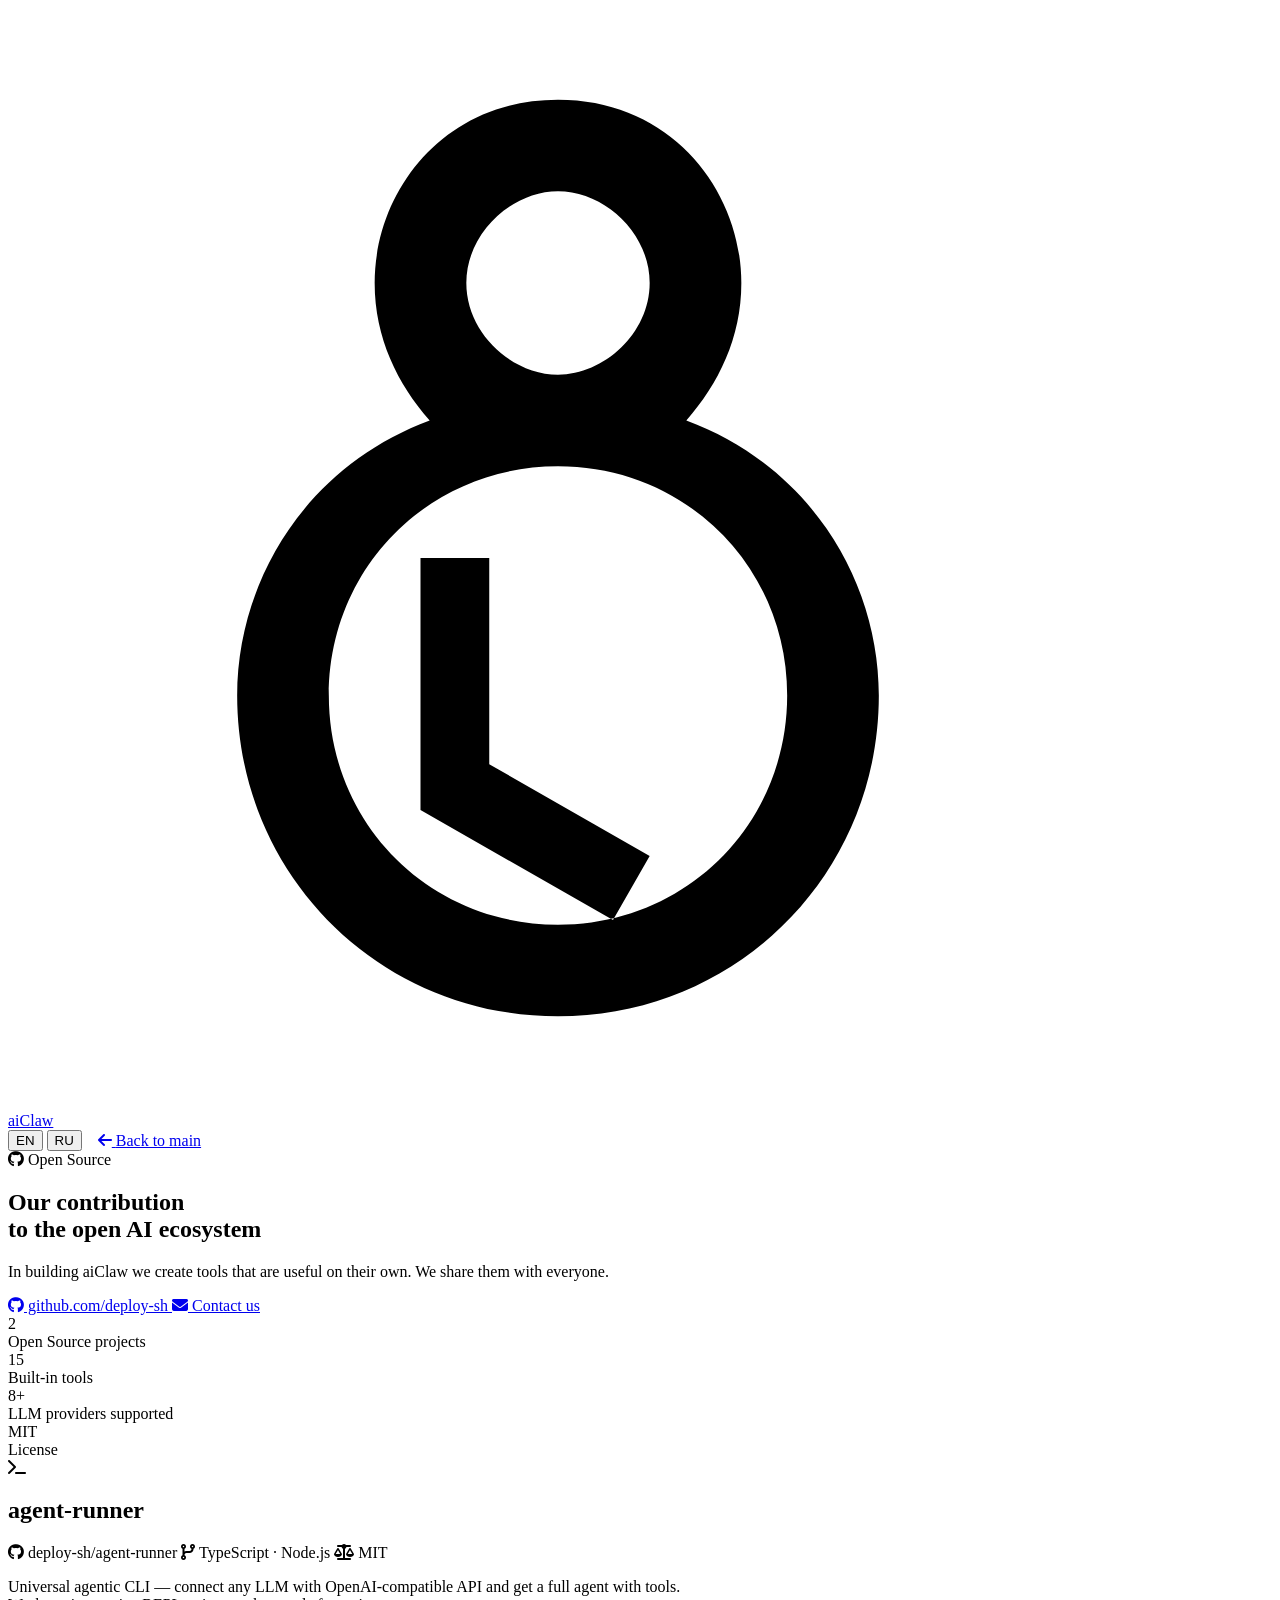
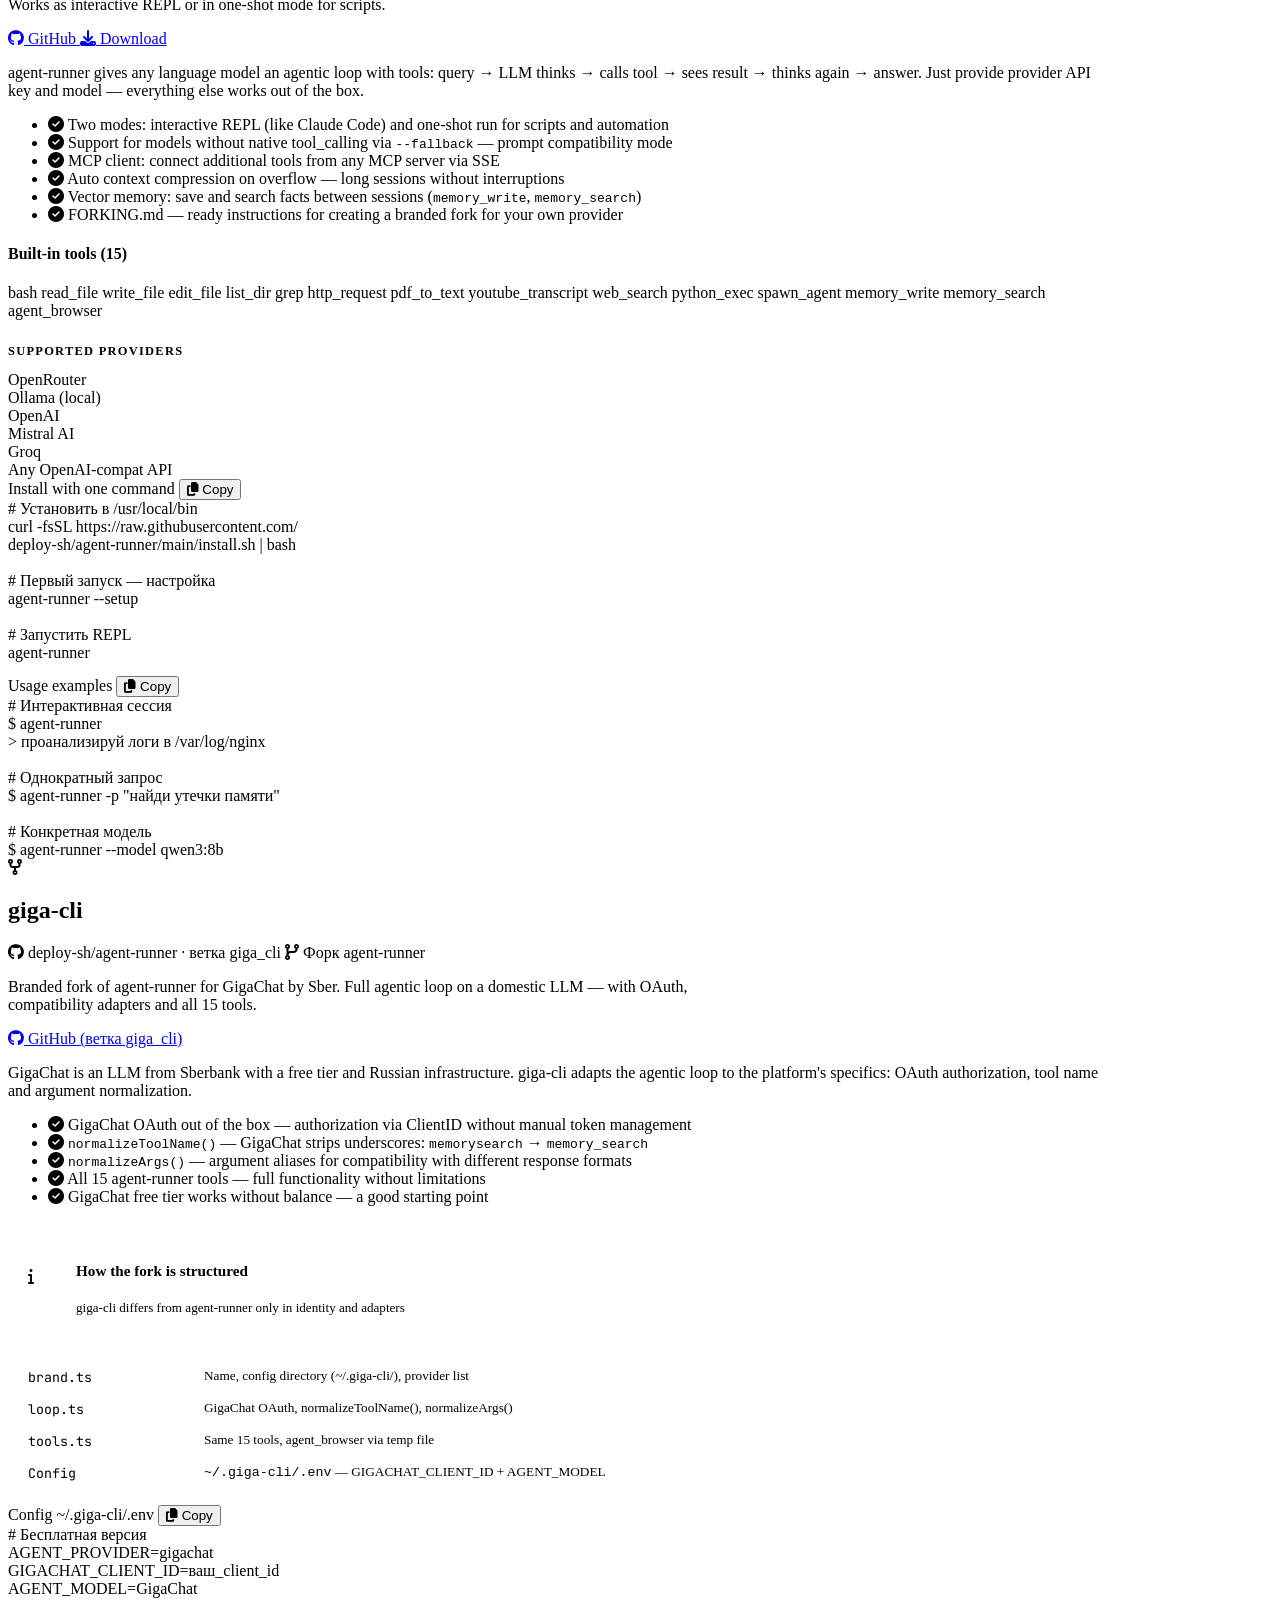
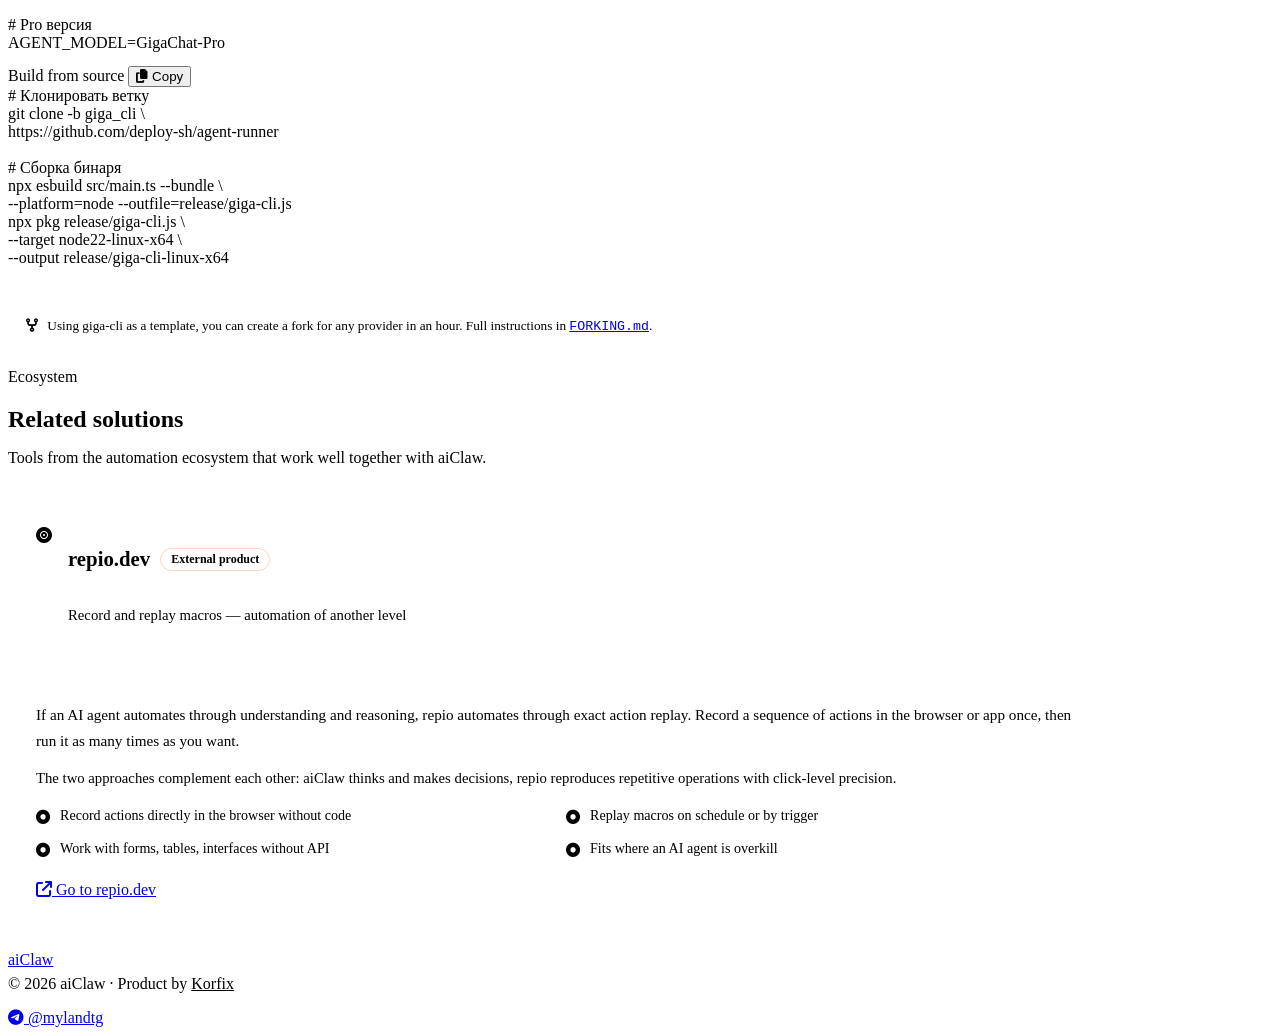
==== commit 61f60680: "style: update fonts and colors to white scheme" ====
--- a/opensource.html
+++ b/opensource.html
@@ -31,416 +31,15 @@
   <script type="application/ld+json">
   {"@context":"https://schema.org","@type":"WebPage","name":"Open Source — aiClaw","url":"https://aiclaw.korfix.app/opensource.html","description":"Open source CLI tools for AI automation: agent-runner and giga-cli","isPartOf":{"@type":"WebSite","name":"aiClaw","url":"https://aiclaw.korfix.app"}}
   </script>
+
   <link rel="stylesheet" href="https://cdnjs.cloudflare.com/ajax/libs/font-awesome/6.4.0/css/all.min.css">
   <link href="https://fonts.googleapis.com/css2?family=Inter:wght@300;400;500;600;700;800&family=JetBrains+Mono:wght@400;600&display=swap" rel="stylesheet">
+  <link rel="stylesheet" href="css/style.css">
+
   <style>
-    *, *::before, *::after { box-sizing: border-box; margin: 0; padding: 0; }
-
-    :root {
-      --bg0: #080b1a;
-      --bg1: #0f1128;
-      --bg2: #1d1e32;
-      --bg3: #252639;
-      --bg4: #383a61;
-      --blue: #2b70f2;
-      --blue-hover: #145ee9;
-      --blue-light: #407ef3;
-      --blue-dim: #1e2456;
-      --blue-glow: rgba(43, 112, 242, 0.15);
-      --blue-glow2: rgba(43, 112, 242, 0.08);
-      --green: #34d399;
-      --green-glow: rgba(52, 211, 153, 0.12);
-      --purple: #c084fc;
-      --purple-glow: rgba(192, 132, 252, 0.12);
-      --orange: #fb923c;
-      --orange-glow: rgba(251, 146, 60, 0.12);
-      --text: #ffffff;
-      --text2: #c5cadc;
-      --text3: #8a8ca1;
-      --border: rgba(255,255,255,0.07);
-      --border2: rgba(43, 112, 242, 0.25);
-      --radius: 12px;
-      --radius-lg: 20px;
-    }
-
-    html { scroll-behavior: smooth; }
-
-    body {
-      background: var(--bg0);
-      color: var(--text);
-      font-family: 'Inter', system-ui, sans-serif;
-      font-size: 16px;
-      line-height: 1.6;
-      overflow-x: hidden;
-    }
-
-    h1, h2, h3, h4 { line-height: 1.2; font-weight: 700; }
-    h1 { font-size: clamp(1.8rem, 4vw, 3rem); }
-    h2 { font-size: clamp(1.4rem, 2.5vw, 2rem); }
-    h3 { font-size: 1.1rem; }
-    p { color: var(--text2); }
-    a { color: var(--blue); text-decoration: none; transition: color .2s; }
-    a:hover { color: var(--blue-light); }
-
-    code {
-      font-family: 'JetBrains Mono', monospace;
-      font-size: 0.85em;
-      background: var(--bg3);
-      border: 1px solid var(--border);
-      border-radius: 5px;
-      padding: 2px 7px;
-      color: var(--green);
-    }
-
-    .container { max-width: 1100px; margin: 0 auto; padding: 0 24px; }
-    section { padding: 80px 0; }
-
-    .section-label {
-      display: inline-block;
-      font-size: 0.78rem;
-      font-weight: 600;
-      letter-spacing: 0.12em;
-      text-transform: uppercase;
-      color: var(--blue-light);
-      background: var(--blue-glow);
-      border: 1px solid var(--border2);
-      padding: 5px 14px;
-      border-radius: 100px;
-      margin-bottom: 16px;
-    }
-
-    /* ── NAV ── */
-    nav {
-      position: fixed;
-      top: 0; left: 0; right: 0;
-      z-index: 100;
-      background: rgba(8, 11, 26, 0.9);
-      backdrop-filter: blur(16px);
-      border-bottom: 1px solid var(--border);
-    }
-
-    .nav-inner {
-      display: flex;
-      align-items: center;
-      justify-content: space-between;
-      height: 64px;
-      max-width: 1100px;
-      margin: 0 auto;
-      padding: 0 24px;
-    }
-
-    .logo {
-      display: flex;
-      align-items: center;
-      gap: 10px;
-      font-weight: 800;
-      font-size: 1.1rem;
-      color: var(--text);
-    }
-
-    .logo-icon {
-      width: 32px; height: 32px;
-      background: linear-gradient(135deg, #2b70f2, #407ef3);
-      border-radius: 9px;
-      display: flex;
-      align-items: center;
-      justify-content: center;
-    }
-
-    .logo-icon svg { width: 18px; height: 18px; fill: #fff; }
-
-    .nav-back {
-      display: flex;
-      align-items: center;
-      gap: 7px;
-      font-size: 0.88rem;
-      color: var(--text3);
-      transition: color .2s;
-    }
-    .nav-back:hover { color: var(--text2); }
-
-    .btn {
-      display: inline-flex;
-      align-items: center;
-      gap: 8px;
-      font-weight: 600;
-      font-size: 0.9rem;
-      padding: 10px 20px;
-      border-radius: var(--radius);
-      border: none;
-      cursor: pointer;
-      transition: all .2s;
-      text-decoration: none;
-    }
-
-    .btn-primary {
-      background: var(--blue);
-      color: #fff;
-    }
-    .btn-primary:hover {
-      background: var(--blue-hover);
-      color: #fff;
-      transform: translateY(-1px);
-      box-shadow: 0 8px 24px rgba(43,112,242,.35);
-    }
-
-    .btn-outline {
-      background: transparent;
-      color: var(--text2);
-      border: 1px solid var(--border);
-    }
-    .btn-outline:hover { border-color: var(--blue); color: var(--blue); }
-
-    .btn-green {
-      background: rgba(52,211,153,.15);
-      color: var(--green);
-      border: 1px solid rgba(52,211,153,.25);
-    }
-    .btn-green:hover {
-      background: rgba(52,211,153,.22);
-      color: var(--green);
-    }
-
-    /* ── HERO ── */
-    #hero {
-      padding: 140px 0 80px;
-      position: relative;
-      overflow: hidden;
-    }
-
-    .hero-bg {
-      position: absolute; inset: 0;
-      background:
-        radial-gradient(ellipse 70% 50% at 50% 0%, rgba(43,112,242,.14) 0%, transparent 70%),
-        radial-gradient(ellipse 30% 40% at 20% 80%, rgba(52,211,153,.07) 0%, transparent 60%);
-      pointer-events: none;
-    }
-
-    .hero-content { text-align: center; max-width: 760px; margin: 0 auto; }
-
-    .oss-badge {
-      display: inline-flex;
-      align-items: center;
-      gap: 8px;
-      background: var(--green-glow);
-      border: 1px solid rgba(52,211,153,.25);
-      border-radius: 100px;
-      padding: 6px 16px;
-      font-size: 0.82rem;
-      font-weight: 600;
-      color: var(--green);
-      margin-bottom: 24px;
-    }
-
-    .hero-content h1 { margin-bottom: 18px; }
-    .hero-content p { font-size: 1.1rem; max-width: 600px; margin: 0 auto 36px; }
-
-    .hero-actions { display: flex; justify-content: center; gap: 14px; flex-wrap: wrap; }
-
-    .stats-row {
-      display: flex;
-      justify-content: center;
-      gap: 40px;
-      margin-top: 52px;
-      padding-top: 36px;
-      border-top: 1px solid var(--border);
-      flex-wrap: wrap;
-    }
-
-    .stat-item { text-align: center; }
-    .stat-num { font-size: 1.6rem; font-weight: 800; color: var(--text); }
-    .stat-label { font-size: 0.8rem; color: var(--text3); margin-top: 3px; }
-
-    /* ── PROJECT CARD ── */
-    .project-section { padding: 80px 0; }
-    .project-section:nth-child(odd) { background: var(--bg1); }
-    .project-section:nth-child(even) { background: var(--bg0); }
-
-    .project-header {
-      display: grid;
-      grid-template-columns: 1fr auto;
-      gap: 24px;
-      align-items: flex-start;
-      margin-bottom: 40px;
-      padding-bottom: 32px;
-      border-bottom: 1px solid var(--border);
-    }
-
-    .project-name {
-      display: flex;
-      align-items: center;
-      gap: 14px;
-      margin-bottom: 10px;
-    }
-
-    .project-icon {
-      width: 54px; height: 54px;
-      border-radius: 14px;
-      display: flex;
-      align-items: center;
-      justify-content: center;
-      font-size: 1.4rem;
-      flex-shrink: 0;
-    }
-
-    .project-icon.blue   { background: var(--blue-glow); color: var(--blue-light); border: 1px solid var(--border2); }
-    .project-icon.green  { background: var(--green-glow); color: var(--green); border: 1px solid rgba(52,211,153,.25); }
-    .project-icon.purple { background: var(--purple-glow); color: var(--purple); border: 1px solid rgba(192,132,252,.25); }
-    .project-icon.orange { background: var(--orange-glow); color: var(--orange); border: 1px solid rgba(251,146,60,.25); }
-
-    .project-name h2 { font-size: 1.7rem; }
-
-    .project-meta {
-      display: flex;
-      align-items: center;
-      gap: 16px;
-      flex-wrap: wrap;
-      margin-top: 8px;
-    }
-
-    .meta-tag {
-      font-size: 0.78rem;
-      font-weight: 500;
-      color: var(--text3);
-      display: flex;
-      align-items: center;
-      gap: 5px;
-    }
-
-    .project-actions { display: flex; gap: 10px; flex-wrap: wrap; }
-
-    .project-body {
-      display: grid;
-      grid-template-columns: 1.1fr 1fr;
-      gap: 40px;
-      align-items: start;
-    }
-
-    .project-desc { font-size: 1rem; line-height: 1.75; margin-bottom: 24px; }
-
-    /* ── TOOLS GRID ── */
-    .tools-section { margin-top: 28px; }
-    .tools-section h4 {
-      font-size: 0.78rem;
-      font-weight: 600;
-      letter-spacing: .1em;
-      text-transform: uppercase;
-      color: var(--text3);
-      margin-bottom: 12px;
-    }
-
-    .tools-grid {
-      display: flex;
-      flex-wrap: wrap;
-      gap: 8px;
-    }
-
-    .tool-chip {
-      font-family: 'JetBrains Mono', monospace;
-      font-size: 0.75rem;
-      background: var(--bg3);
-      border: 1px solid var(--border);
-      border-radius: 7px;
-      padding: 4px 10px;
-      color: var(--text2);
-    }
-
-    /* ── CODE BLOCK ── */
-    .code-block {
-      background: var(--bg2);
-      border: 1px solid var(--border);
-      border-radius: var(--radius);
-      overflow: hidden;
-    }
-
-    .code-header {
-      background: var(--bg3);
-      padding: 10px 16px;
-      display: flex;
-      align-items: center;
-      justify-content: space-between;
-      border-bottom: 1px solid var(--border);
-    }
-
-    .code-label { font-size: 0.78rem; color: var(--text3); font-weight: 500; }
-
-    .code-copy {
-      font-size: 0.75rem;
-      color: var(--text3);
-      cursor: pointer;
-      background: none;
-      border: none;
-      display: flex;
-      align-items: center;
-      gap: 5px;
-      transition: color .2s;
-    }
-    .code-copy:hover { color: var(--text2); }
-
-    .code-body {
-      padding: 16px 18px;
-      font-family: 'JetBrains Mono', monospace;
-      font-size: 0.82rem;
-      line-height: 1.7;
-    }
-
-    .code-body .cb-comment { color: var(--text3); }
-    .code-body .cb-cmd     { color: #c9d1d9; }
-    .code-body .cb-str     { color: #a5d6ff; }
-    .code-body .cb-flag    { color: var(--green); }
-    .code-body .cb-prompt  { color: var(--blue-light); user-select: none; }
-
-    /* ── FEATURE LIST ── */
-    .feature-list {
-      list-style: none;
-      display: flex;
-      flex-direction: column;
-      gap: 12px;
-      margin-top: 20px;
-    }
-
-    .feature-list li {
-      display: flex;
-      gap: 12px;
-      align-items: flex-start;
-      font-size: 0.92rem;
-      color: var(--text2);
-    }
-
-    .feature-list li i {
-      margin-top: 4px;
-      flex-shrink: 0;
-      font-size: 0.8rem;
-    }
-
-    /* ── PROVIDER CHIPS ── */
-    .providers {
-      display: flex;
-      flex-wrap: wrap;
-      gap: 8px;
-      margin-top: 14px;
-    }
-
-    .provider-chip {
-      display: flex;
-      align-items: center;
-      gap: 6px;
-      background: var(--bg3);
-      border: 1px solid var(--border);
-      border-radius: 100px;
-      padding: 5px 13px;
-      font-size: 0.8rem;
-      color: var(--text2);
-      font-weight: 500;
-    }
-
-    .provider-chip.featured {
-      border-color: var(--border2);
-      color: var(--blue-light);
-      background: var(--blue-glow2);
-    }
-
-    /* ── FORK BLOCK ── */
+    /* opensource-specific overrides */
+
+    /* fork block — light theme */
     .fork-block {
       background: var(--bg2);
       border: 1px solid var(--border);
@@ -450,7 +49,7 @@
     }
 
     .fork-block-header {
-      background: linear-gradient(90deg, rgba(192,132,252,.08), transparent);
+      background: linear-gradient(90deg, var(--purple-glow), transparent);
       border-bottom: 1px solid var(--border);
       padding: 16px 20px;
       display: flex;
@@ -461,9 +60,7 @@
     .fork-block-header h4 { font-size: 0.95rem; }
     .fork-block-header p  { font-size: 0.82rem; color: var(--text3); }
 
-    .fork-block-body {
-      padding: 16px 20px;
-    }
+    .fork-block-body { padding: 16px 20px; }
 
     .fork-table {
       width: 100%;
@@ -487,24 +84,25 @@
 
     .fork-table tr:last-child td { border-bottom: none; }
 
-    /* ── REPIO SECTION ── */
+    /* ecosystem section */
     #ecosystem { background: var(--bg1); }
 
     .ecosystem-card {
-      background: var(--bg2);
+      background: var(--bg0);
       border: 1px solid var(--border);
       border-radius: var(--radius-lg);
       overflow: hidden;
-      transition: all .25s;
+      transition: border-color .25s, box-shadow .25s;
+      box-shadow: var(--shadow);
     }
 
     .ecosystem-card:hover {
-      border-color: var(--border2);
-      box-shadow: 0 12px 32px rgba(0,0,0,.25);
+      border-color: rgba(234, 88, 12, 0.3);
+      box-shadow: var(--shadow-hover);
     }
 
     .eco-header {
-      background: linear-gradient(90deg, rgba(251,146,60,.07), transparent);
+      background: linear-gradient(90deg, var(--orange-glow), transparent);
       border-bottom: 1px solid var(--border);
       padding: 24px 28px;
       display: flex;
@@ -531,72 +129,15 @@
 
     .eco-point i { color: var(--orange); margin-top: 3px; flex-shrink: 0; }
 
-    /* ── FOOTER ── */
-    footer {
-      background: var(--bg0);
-      border-top: 1px solid var(--border);
-      padding: 36px 0;
-    }
-
-    .footer-inner {
-      display: flex;
-      align-items: center;
-      justify-content: space-between;
-      flex-wrap: wrap;
-      gap: 16px;
-    }
-
-    .footer-copy { font-size: 0.82rem; color: var(--text3); }
-
-    .footer-tg {
-      display: flex;
-      align-items: center;
-      gap: 8px;
-      font-size: 0.85rem;
-      color: var(--text2);
-    }
-
-    .footer-tg i { color: #2CA5E0; }
-
-    /* ── RESPONSIVE ── */
+    /* provider chip variants for oss page */
+    .provider-chip.featured {
+      border-color: var(--border2);
+      color: var(--blue);
+      background: var(--blue-dim);
+    }
+
     @media (max-width: 860px) {
-      .project-body { grid-template-columns: 1fr; }
-      .project-header { grid-template-columns: 1fr; }
-      .project-actions { margin-top: 16px; }
       .eco-grid { grid-template-columns: 1fr; }
-    }
-
-    @media (max-width: 600px) {
-      section { padding: 56px 0; }
-      #hero { padding: 110px 0 56px; }
-      .stats-row { gap: 24px; }
-    }
-
-    .lang-toggle {
-      display: flex;
-      align-items: center;
-      gap: 2px;
-      background: var(--bg3);
-      border: 1px solid var(--border);
-      border-radius: 8px;
-      padding: 3px;
-      margin-right: 12px;
-    }
-    .lang-btn {
-      font-size: 0.78rem;
-      font-weight: 600;
-      padding: 4px 10px;
-      border-radius: 6px;
-      border: none;
-      background: transparent;
-      color: var(--text3);
-      cursor: pointer;
-      transition: all .15s;
-      letter-spacing: .05em;
-    }
-    .lang-btn.active {
-      background: var(--blue);
-      color: #fff;
     }
   </style>
 </head>
@@ -604,14 +145,16 @@
 
 <!-- ── NAV ── -->
 <nav>
-  <div class="nav-inner">
+  <div class="nav-inner" style="max-width:1100px;">
     <a class="logo" href="/">
       <div class="logo-icon">
-        <svg viewBox="0 0 24 24"><path d="M12 2C9.5 2 8 4 8 6c0 1.2.5 2.2 1.2 3C6.5 10 5 12.5 5 15c0 3.9 3.1 7 7 7s7-3.1 7-7c0-2.5-1.5-5-4.2-6 .7-.8 1.2-1.8 1.2-3 0-2-1.5-4-4-4zm0 2c1 0 2 .9 2 2s-1 2-2 2-2-.9-2-2 1-2 2-2zm0 6c2.8 0 5 2.2 5 5s-2.2 5-5 5-5-2.2-5-5 2.2-5 5-5zm-1.5 2v4.5l3.5 2-.8 1.4-4.2-2.4V12h1.5z"/></svg>
+        <svg viewBox="0 0 24 24" xmlns="http://www.w3.org/2000/svg">
+          <path d="M12 2C9.5 2 8 4 8 6c0 1.2.5 2.2 1.2 3C6.5 10 5 12.5 5 15c0 3.9 3.1 7 7 7s7-3.1 7-7c0-2.5-1.5-5-4.2-6 .7-.8 1.2-1.8 1.2-3 0-2-1.5-4-4-4zm0 2c1 0 2 .9 2 2s-1 2-2 2-2-.9-2-2 1-2 2-2zm0 6c2.8 0 5 2.2 5 5s-2.2 5-5 5-5-2.2-5-5 2.2-5 5-5zm-1.5 2v4.5l3.5 2-.8 1.4-4.2-2.4V12h1.5z"/>
+        </svg>
       </div>
       aiClaw
     </a>
-    <div style="display:flex; align-items:center;">
+    <div style="display:flex; align-items:center; gap:16px;">
       <div class="lang-toggle">
         <button class="lang-btn active" data-lang="en" onclick="setLang('en')">EN</button>
         <button class="lang-btn" data-lang="ru" onclick="setLang('ru')">RU</button>
@@ -627,7 +170,7 @@
 <!-- ── HERO ── -->
 <section id="hero">
   <div class="hero-bg"></div>
-  <div class="container">
+  <div class="container" style="max-width:1100px;">
     <div class="hero-content">
       <div class="oss-badge">
         <i class="fab fa-github"></i>
@@ -668,8 +211,8 @@
 </section>
 
 <!-- ── AGENT-RUNNER ── -->
-<section class="project-section">
-  <div class="container">
+<section id="agent-runner" class="project-section">
+  <div class="container" style="max-width:1100px;">
     <div class="project-header">
       <div>
         <div class="project-name">
@@ -699,31 +242,31 @@
 
     <div class="project-body">
       <div>
-        <p class="project-desc" data-i18n="ar_desc_long">agent-runner gives any language model an agentic loop with tools: <code>query → LLM thinks → calls tool → sees result → thinks again → answer</code>. Just provide provider API key and model — everything else works out of the box.</p>
+        <p class="project-desc" data-i18n="ar_desc_long">agent-runner gives any language model an agentic loop with tools: query &rarr; LLM thinks &rarr; calls tool &rarr; sees result &rarr; thinks again &rarr; answer. Just provide provider API key and model — everything else works out of the box.</p>
 
         <ul class="feature-list">
           <li>
-            <i class="fas fa-circle-check" style="color:var(--blue-light)"></i>
+            <i class="fas fa-circle-check" style="color:var(--blue)"></i>
             <span data-i18n="ar_f1">Two modes: interactive REPL (like Claude Code) and one-shot run for scripts and automation</span>
           </li>
           <li>
-            <i class="fas fa-circle-check" style="color:var(--blue-light)"></i>
+            <i class="fas fa-circle-check" style="color:var(--blue)"></i>
             <span data-i18n="ar_f2">Support for models without native tool_calling via <code>--fallback</code> — prompt compatibility mode</span>
           </li>
           <li>
-            <i class="fas fa-circle-check" style="color:var(--blue-light)"></i>
+            <i class="fas fa-circle-check" style="color:var(--blue)"></i>
             <span data-i18n="ar_f3">MCP client: connect additional tools from any MCP server via SSE</span>
           </li>
           <li>
-            <i class="fas fa-circle-check" style="color:var(--blue-light)"></i>
+            <i class="fas fa-circle-check" style="color:var(--blue)"></i>
             <span data-i18n="ar_f4">Auto context compression on overflow — long sessions without interruptions</span>
           </li>
           <li>
-            <i class="fas fa-circle-check" style="color:var(--blue-light)"></i>
+            <i class="fas fa-circle-check" style="color:var(--blue)"></i>
             <span data-i18n="ar_f5">Vector memory: save and search facts between sessions (<code>memory_write</code>, <code>memory_search</code>)</span>
           </li>
           <li>
-            <i class="fas fa-circle-check" style="color:var(--blue-light)"></i>
+            <i class="fas fa-circle-check" style="color:var(--blue)"></i>
             <span data-i18n="ar_f6">FORKING.md — ready instructions for creating a branded fork for your own provider</span>
           </li>
         </ul>
@@ -766,6 +309,7 @@
         <div class="code-block">
           <div class="code-header">
             <span class="code-label" data-i18n="ar_install_label">Install with one command</span>
+            <button class="code-copy"><i class="fas fa-copy"></i> Copy</button>
           </div>
           <div class="code-body">
             <div><span class="cb-comment"># Установить в /usr/local/bin</span></div>
@@ -783,6 +327,7 @@
         <div class="code-block" style="margin-top:14px;">
           <div class="code-header">
             <span class="code-label" data-i18n="ar_examples_label">Usage examples</span>
+            <button class="code-copy"><i class="fas fa-copy"></i> Copy</button>
           </div>
           <div class="code-body">
             <div><span class="cb-comment"># Интерактивная сессия</span></div>
@@ -802,8 +347,8 @@
 </section>
 
 <!-- ── GIGA-CLI ── -->
-<section class="project-section">
-  <div class="container">
+<section id="giga-cli" class="project-section">
+  <div class="container" style="max-width:1100px;">
     <div class="project-header">
       <div>
         <div class="project-name">
@@ -837,7 +382,7 @@
           </li>
           <li>
             <i class="fas fa-circle-check" style="color:var(--purple)"></i>
-            <span data-i18n="gc_f2"><code>normalizeToolName()</code> — GigaChat strips underscores: <code>memorysearch</code> → <code>memory_search</code></span>
+            <span data-i18n="gc_f2"><code>normalizeToolName()</code> — GigaChat strips underscores: <code>memorysearch</code> &rarr; <code>memory_search</code></span>
           </li>
           <li>
             <i class="fas fa-circle-check" style="color:var(--purple)"></i>
@@ -890,6 +435,7 @@
         <div class="code-block">
           <div class="code-header">
             <span class="code-label" data-i18n="gc_config_label">Config ~/.giga-cli/.env</span>
+            <button class="code-copy"><i class="fas fa-copy"></i> Copy</button>
           </div>
           <div class="code-body">
             <div><span class="cb-comment"># Бесплатная версия</span></div>
@@ -905,6 +451,7 @@
         <div class="code-block" style="margin-top:14px;">
           <div class="code-header">
             <span class="code-label" data-i18n="gc_build_label">Build from source</span>
+            <button class="code-copy"><i class="fas fa-copy"></i> Copy</button>
           </div>
           <div class="code-body">
             <div><span class="cb-comment"># Клонировать ветку</span></div>
@@ -933,18 +480,18 @@
 
 <!-- ── ECOSYSTEM ── -->
 <section id="ecosystem">
-  <div class="container">
-    <div class="section-label" data-i18n="eco_label">Ecosystem</div>
-    <h2 style="margin-bottom:12px;" data-i18n="eco_title">Related solutions</h2>
-    <p style="margin-bottom:36px; max-width:600px;" data-i18n="eco_desc">Tools from the automation ecosystem that work well together with aiClaw.</p>
-
-    <div class="ecosystem-card">
+  <div class="container" style="max-width:1100px;">
+    <div class="section-label reveal" data-i18n="eco_label">Ecosystem</div>
+    <h2 style="margin-bottom:12px;" class="reveal" data-i18n="eco_title">Related solutions</h2>
+    <p style="margin-bottom:36px; max-width:600px;" class="reveal" data-i18n="eco_desc">Tools from the automation ecosystem that work well together with aiClaw.</p>
+
+    <div class="ecosystem-card reveal">
       <div class="eco-header">
         <div class="project-icon orange"><i class="fas fa-record-vinyl"></i></div>
         <div>
           <div style="display:flex; align-items:center; gap:10px; margin-bottom:6px;">
             <h3 style="font-size:1.3rem;">repio.dev</h3>
-            <span style="font-size:0.75rem; background:var(--orange-glow); color:var(--orange); border:1px solid rgba(251,146,60,.25); border-radius:100px; padding:3px 10px; font-weight:600;" data-i18n="eco_ext">External product</span>
+            <span style="font-size:0.75rem; background:var(--orange-glow); color:var(--orange); border:1px solid rgba(234,88,12,.25); border-radius:100px; padding:3px 10px; font-weight:600;" data-i18n="eco_ext">External product</span>
           </div>
           <p style="font-size:0.92rem;" data-i18n="rp_sub">Record and replay macros — automation of another level</p>
         </div>
@@ -983,12 +530,14 @@
 
 <!-- ── FOOTER ── -->
 <footer>
-  <div class="container">
+  <div class="container" style="max-width:1100px;">
     <div class="footer-inner">
       <div>
         <a class="logo" href="/" style="font-size:1rem;">
           <div class="logo-icon" style="width:28px;height:28px;">
-            <svg viewBox="0 0 24 24" style="width:15px;height:15px;fill:#fff;"><path d="M12 2C9.5 2 8 4 8 6c0 1.2.5 2.2 1.2 3C6.5 10 5 12.5 5 15c0 3.9 3.1 7 7 7s7-3.1 7-7c0-2.5-1.5-5-4.2-6 .7-.8 1.2-1.8 1.2-3 0-2-1.5-4-4-4zm0 2c1 0 2 .9 2 2s-1 2-2 2-2-.9-2-2 1-2 2-2zm0 6c2.8 0 5 2.2 5 5s-2.2 5-5 5-5-2.2-5-5 2.2-5 5-5zm-1.5 2v4.5l3.5 2-.8 1.4-4.2-2.4V12h1.5z"/></svg>
+            <svg viewBox="0 0 24 24" xmlns="http://www.w3.org/2000/svg" style="width:15px;height:15px;fill:#fff;">
+              <path d="M12 2C9.5 2 8 4 8 6c0 1.2.5 2.2 1.2 3C6.5 10 5 12.5 5 15c0 3.9 3.1 7 7 7s7-3.1 7-7c0-2.5-1.5-5-4.2-6 .7-.8 1.2-1.8 1.2-3 0-2-1.5-4-4-4zm0 2c1 0 2 .9 2 2s-1 2-2 2-2-.9-2-2 1-2 2-2zm0 6c2.8 0 5 2.2 5 5s-2.2 5-5 5-5-2.2-5-5 2.2-5 5-5zm-1.5 2v4.5l3.5 2-.8 1.4-4.2-2.4V12h1.5z"/>
+            </svg>
           </div>
           aiClaw
         </a>
@@ -1002,35 +551,36 @@
   </div>
 </footer>
 
+<!-- oss-specific i18n: defined before main.js, merged after -->
 <script>
-const T = {
-  en: {
+var ossI18n = {
+ en: {
     nav_back:"Back to main",
     hero_title:"Our contribution<br>to the open AI ecosystem",
     hero_desc:"In building aiClaw we create tools that are useful on their own. We share them with everyone.",
     hero_contact:"Contact us",
-    stat_oss:"Open Source projects", stat_tools:"Built-in tools", stat_llm:"LLM providers supported", stat_lic:"License",
+    stat_oss:"Open Source projects", stat_tools:"Built-in tools", stat_lic:"License",
     ar_tagline:"Universal agentic CLI — connect any LLM with OpenAI-compatible API and get a full agent with tools. Works as interactive REPL or in one-shot mode for scripts.",
-    ar_desc_long:"agent-runner gives any language model an agentic loop with tools: query → LLM thinks → calls tool → sees result → thinks again → answer. Just provide provider API key and model — everything else works out of the box.",
+    ar_desc_long:"agent-runner gives any language model an agentic loop with tools: query \u2192 LLM thinks \u2192 calls tool \u2192 sees result \u2192 thinks again \u2192 answer. Just provide provider API key and model \u2014 everything else works out of the box.",
     ar_f1:"Two modes: interactive REPL (like Claude Code) and one-shot run for scripts and automation",
-    ar_f2:"Support for models without native tool_calling via --fallback — prompt compatibility mode",
+    ar_f2:"Support for models without native tool_calling via --fallback \u2014 prompt compatibility mode",
     ar_f3:"MCP client: connect additional tools from any MCP server via SSE",
-    ar_f4:"Auto context compression on overflow — long sessions without interruptions",
+    ar_f4:"Auto context compression on overflow \u2014 long sessions without interruptions",
     ar_f5:"Vector memory: save and search facts between sessions (memory_write, memory_search)",
-    ar_f6:"FORKING.md — ready instructions for creating a branded fork for your own provider",
+    ar_f6:"FORKING.md \u2014 ready instructions for creating a branded fork for your own provider",
     ar_tools_label:"Built-in tools (15)",
     ar_providers_label:"Supported providers",
     ar_any_api:"Any OpenAI-compat API",
     ar_install_label:"Install with one command",
     ar_examples_label:"Usage examples",
     btn_download:"Download",
-    gc_tagline:"Branded fork of agent-runner for GigaChat by Sber. Full agentic loop on a domestic LLM — with OAuth, compatibility adapters and all 15 tools.",
-    gc_desc_long:"GigaChat is an LLM from Sberbank with a free tier and Russian infrastructure. giga-cli adapts the agentic loop to the platform's specifics: OAuth authorization, tool name and argument normalization.",
-    gc_f1:"GigaChat OAuth out of the box — authorization via ClientID without manual token management",
-    gc_f2:"normalizeToolName() — GigaChat strips underscores: memorysearch → memory_search",
-    gc_f3:"normalizeArgs() — argument aliases for compatibility with different response formats",
-    gc_f4:"All 15 agent-runner tools — full functionality without limitations",
-    gc_f5:"GigaChat free tier works without balance — a good starting point",
+    gc_tagline:"Branded fork of agent-runner for GigaChat by Sber. Full agentic loop on a domestic LLM \u2014 with OAuth, compatibility adapters and all 15 tools.",
+    gc_desc_long:"GigaChat is an LLM from Sberbank with a free tier and Russian infrastructure. giga-cli adapts the agentic loop to the platform\u2019s specifics: OAuth authorization, tool name and argument normalization.",
+    gc_f1:"GigaChat OAuth out of the box \u2014 authorization via ClientID without manual token management",
+    gc_f2:"normalizeToolName() \u2014 GigaChat strips underscores: memorysearch \u2192 memory_search",
+    gc_f3:"normalizeArgs() \u2014 argument aliases for compatibility with different response formats",
+    gc_f4:"All 15 agent-runner tools \u2014 full functionality without limitations",
+    gc_f5:"GigaChat free tier works without balance \u2014 a good starting point",
     gc_fork_title:"How the fork is structured",
     gc_fork_sub:"giga-cli differs from agent-runner only in identity and adapters",
     gc_t1:"Name, config directory (~/.giga-cli/), provider list",
@@ -1042,7 +592,7 @@
     eco_label:"Ecosystem", eco_title:"Related solutions",
     eco_desc:"Tools from the automation ecosystem that work well together with aiClaw.",
     eco_ext:"External product",
-    rp_sub:"Record and replay macros — automation of another level",
+    rp_sub:"Record and replay macros \u2014 automation of another level",
     rp_p1:"If an AI agent automates through understanding and reasoning, repio automates through exact action replay. Record a sequence of actions in the browser or app once, then run it as many times as you want.",
     rp_p2:"The two approaches complement each other: aiClaw thinks and makes decisions, repio reproduces repetitive operations with click-level precision.",
     rp_f1:"Record actions directly in the browser without code",
@@ -1050,81 +600,67 @@
     rp_f3:"Work with forms, tables, interfaces without API",
     rp_f4:"Fits where an AI agent is overkill",
     rp_btn:"Go to repio.dev",
-    footer_copy:"2026 aiClaw · Product by"
+    footer_copy:"2026 aiClaw \u00b7 Product by"
   },
   ru: {
-    nav_back:"Вернуться на главную",
-    hero_title:"Наш вклад<br>в открытую экосистему AI",
-    hero_desc:"В процессе разработки aiClaw мы создаём инструменты, которые полезны сами по себе. Делимся ими со всеми.",
-    hero_contact:"Написать нам",
-    stat_oss:"Open Source проекта", stat_tools:"Встроенных инструментов", stat_llm:"Поддержаных LLM провайдеров", stat_lic:"Лицензия",
-    ar_tagline:"Универсальный агентский CLI — подключи любой LLM с OpenAI-совместимым API и получи полноценного агента с инструментами. Работает как интерактивный REPL или в однократном режиме для скриптов.",
-    ar_desc_long:"agent-runner даёт любой языковой модели агентский цикл с инструментами: запрос → LLM думает → вызывает инструмент → видит результат → думает снова → ответ. Достаточно указать API-ключ провайдера и модель — всё остальное работает из коробки.",
-    ar_f1:"Два режима: интерактивный REPL (как Claude Code) и однократный запуск для скриптов и автоматизации",
-    ar_f2:"Поддержка моделей без нативного tool_calling через --fallback — промпт-режим совместимости",
-    ar_f3:"MCP-клиент: подключай дополнительные инструменты из любого MCP-сервера через SSE",
-    ar_f4:"Авто-сжатие контекста при переполнении — длинные сессии без обрывов",
-    ar_f5:"Векторная память: сохраняй и ищи факты между сессиями (memory_write, memory_search)",
-    ar_f6:"FORKING.md — готовая инструкция для создания брендированного форка под своего провайдера",
-    ar_tools_label:"Встроенные инструменты (15)",
-    ar_providers_label:"Поддерживаемые провайдеры",
-    ar_any_api:"Любой OpenAI-compat API",
-    ar_install_label:"Установка одной командой",
-    ar_examples_label:"Примеры использования",
-    btn_download:"Скачать",
-    gc_tagline:"Брендированный форк agent-runner под GigaChat от Сбера. Полноценный агентский цикл на отечественном LLM — с OAuth, адаптерами совместимости и всеми 15 инструментами.",
-    gc_desc_long:"GigaChat — LLM от Сбербанка с бесплатным тарифом и российской инфраструктурой. giga-cli адаптирует агентский цикл под особенности платформы: OAuth-авторизацию, нормализацию имён инструментов и аргументов.",
-    gc_f1:"GigaChat OAuth из коробки — авторизация через ClientID без ручного управления токенами",
-    gc_f2:"normalizeToolName() — GigaChat стрипает подчёркивания: memorysearch → memory_search",
-    gc_f3:"normalizeArgs() — алиасы аргументов для совместимости с разными форматами ответов",
-    gc_f4:"Все 15 инструментов agent-runner — полная функциональность без ограничений",
-    gc_f5:"Бесплатный тариф GigaChat работает без баланса — хорошая стартовая точка",
-    gc_fork_title:"Как устроен форк",
-    gc_fork_sub:"giga-cli отличается от agent-runner только идентичностью и адаптерами",
-    gc_t1:"Имя, конфиг-директория (~/.giga-cli/), список провайдеров",
-    gc_t3:"Те же 15 инструментов, agent_browser через temp-файл",
-    gc_t4_key:"Конфиг",
-    gc_config_label:"Конфигурация ~/.giga-cli/.env",
-    gc_build_label:"Сборка из исходников",
-    gc_fork_hint:"По образцу giga-cli можно создать форк под любого провайдера за час. Подробная инструкция — в",
-    eco_label:"Экосистема", eco_title:"Смежные решения",
-    eco_desc:"Инструменты из экосистемы автоматизации, которые хорошо работают вместе с aiClaw.",
-    eco_ext:"Внешний продукт",
-    rp_sub:"Запись и воспроизведение макросов — автоматизация другого уровня",
-    rp_p1:"Если AI-агент — это автоматизация через понимание и рассуждение, то repio — это автоматизация через точное воспроизведение действий. Записываешь последовательность действий в браузере или приложении один раз, дальше — запускаешь сколько угодно.",
-    rp_p2:"Два подхода дополняют друг друга: aiClaw думает и принимает решения, repio воспроизводит повторяемые операции с точностью до клика.",
-    rp_f1:"Запись действий прямо в браузере без кода",
-    rp_f2:"Воспроизведение макросов по расписанию или по триггеру",
-    rp_f3:"Работа с формами, таблицами, интерфейсами без API",
-    rp_f4:"Подходит там, где AI-агент избыточен",
-    rp_btn:"Перейти на repio.dev",
-    footer_copy:"2026 aiClaw · Продукт"
+    nav_back:"\u0412\u0435\u0440\u043d\u0443\u0442\u044c\u0441\u044f \u043d\u0430 \u0433\u043b\u0430\u0432\u043d\u0443\u044e",
+    hero_title:"\u041d\u0430\u0448 \u0432\u043a\u043b\u0430\u0434<br>\u0432 \u043e\u0442\u043a\u0440\u044b\u0442\u0443\u044e \u044d\u043a\u043e\u0441\u0438\u0441\u0442\u0435\u043c\u0443 AI",
+    hero_desc:"\u0412 \u043f\u0440\u043e\u0446\u0435\u0441\u0441\u0435 \u0440\u0430\u0437\u0440\u0430\u0431\u043e\u0442\u043a\u0438 aiClaw \u043c\u044b \u0441\u043e\u0437\u0434\u0430\u0451\u043c \u0438\u043d\u0441\u0442\u0440\u0443\u043c\u0435\u043d\u0442\u044b, \u043a\u043e\u0442\u043e\u0440\u044b\u0435 \u043f\u043e\u043b\u0435\u0437\u043d\u044b \u0441\u0430\u043c\u0438 \u043f\u043e \u0441\u0435\u0431\u0435. \u0414\u0435\u043b\u0438\u043c\u0441\u044f \u0438\u043c\u0438 \u0441\u043e \u0432\u0441\u0435\u043c\u0438.",
+    hero_contact:"\u041d\u0430\u043f\u0438\u0441\u0430\u0442\u044c \u043d\u0430\u043c",
+    stat_oss:"Open Source \u043f\u0440\u043e\u0435\u043a\u0442\u0430", stat_tools:"\u0412\u0441\u0442\u0440\u043e\u0435\u043d\u043d\u044b\u0445 \u0438\u043d\u0441\u0442\u0440\u0443\u043c\u0435\u043d\u0442\u043e\u0432", stat_lic:"\u041b\u0438\u0446\u0435\u043d\u0437\u0438\u044f",
+    ar_tagline:"\u0423\u043d\u0438\u0432\u0435\u0440\u0441\u0430\u043b\u044c\u043d\u044b\u0439 \u0430\u0433\u0435\u043d\u0442\u0441\u043a\u0438\u0439 CLI \u2014 \u043f\u043e\u0434\u043a\u043b\u044e\u0447\u0438 \u043b\u044e\u0431\u043e\u0439 LLM \u0441 OpenAI-\u0441\u043e\u0432\u043c\u0435\u0441\u0442\u0438\u043c\u044b\u043c API \u0438 \u043f\u043e\u043b\u0443\u0447\u0438 \u043f\u043e\u043b\u043d\u043e\u0446\u0435\u043d\u043d\u043e\u0433\u043e \u0430\u0433\u0435\u043d\u0442\u0430 \u0441 \u0438\u043d\u0441\u0442\u0440\u0443\u043c\u0435\u043d\u0442\u0430\u043c\u0438.",
+    ar_desc_long:"agent-runner \u0434\u0430\u0451\u0442 \u043b\u044e\u0431\u043e\u0439 \u044f\u0437\u044b\u043a\u043e\u0432\u043e\u0439 \u043c\u043e\u0434\u0435\u043b\u0438 \u0430\u0433\u0435\u043d\u0442\u0441\u043a\u0438\u0439 \u0446\u0438\u043a\u043b \u0441 \u0438\u043d\u0441\u0442\u0440\u0443\u043c\u0435\u043d\u0442\u0430\u043c\u0438. \u0414\u043e\u0441\u0442\u0430\u0442\u043e\u0447\u043d\u043e \u0443\u043a\u0430\u0437\u0430\u0442\u044c API-\u043a\u043b\u044e\u0447 \u043f\u0440\u043e\u0432\u0430\u0439\u0434\u0435\u0440\u0430 \u0438 \u043c\u043e\u0434\u0435\u043b\u044c.",
+    ar_f1:"\u0414\u0432\u0430 \u0440\u0435\u0436\u0438\u043c\u0430: \u0438\u043d\u0442\u0435\u0440\u0430\u043a\u0442\u0438\u0432\u043d\u044b\u0439 REPL (\u043a\u0430\u043a Claude Code) \u0438 \u043e\u0434\u043d\u043e\u043a\u0440\u0430\u0442\u043d\u044b\u0439 \u0437\u0430\u043f\u0443\u0441\u043a \u0434\u043b\u044f \u0441\u043a\u0440\u0438\u043f\u0442\u043e\u0432 \u0438 \u0430\u0432\u0442\u043e\u043c\u0430\u0442\u0438\u0437\u0430\u0446\u0438\u0438",
+    ar_f2:"\u041f\u043e\u0434\u0434\u0435\u0440\u0436\u043a\u0430 \u043c\u043e\u0434\u0435\u043b\u0435\u0439 \u0431\u0435\u0437 \u043d\u0430\u0442\u0438\u0432\u043d\u043e\u0433\u043e tool_calling \u0447\u0435\u0440\u0435\u0437 --fallback \u2014 \u043f\u0440\u043e\u043c\u043f\u0442-\u0440\u0435\u0436\u0438\u043c \u0441\u043e\u0432\u043c\u0435\u0441\u0442\u0438\u043c\u043e\u0441\u0442\u0438",
+    ar_f3:"MCP-\u043a\u043b\u0438\u0435\u043d\u0442: \u043f\u043e\u0434\u043a\u043b\u044e\u0447\u0430\u0439 \u0434\u043e\u043f\u043e\u043b\u043d\u0438\u0442\u0435\u043b\u044c\u043d\u044b\u0435 \u0438\u043d\u0441\u0442\u0440\u0443\u043c\u0435\u043d\u0442\u044b \u0438\u0437 \u043b\u044e\u0431\u043e\u0433\u043e MCP-\u0441\u0435\u0440\u0432\u0435\u0440\u0430 \u0447\u0435\u0440\u0435\u0437 SSE",
+    ar_f4:"\u0410\u0432\u0442\u043e-\u0441\u0436\u0430\u0442\u0438\u0435 \u043a\u043e\u043d\u0442\u0435\u043a\u0441\u0442\u0430 \u043f\u0440\u0438 \u043f\u0435\u0440\u0435\u043f\u043e\u043b\u043d\u0435\u043d\u0438\u0438 \u2014 \u0434\u043b\u0438\u043d\u043d\u044b\u0435 \u0441\u0435\u0441\u0441\u0438\u0438 \u0431\u0435\u0437 \u043e\u0431\u0440\u044b\u0432\u043e\u0432",
+    ar_f5:"\u0412\u0435\u043a\u0442\u043e\u0440\u043d\u0430\u044f \u043f\u0430\u043c\u044f\u0442\u044c: \u0441\u043e\u0445\u0440\u0430\u043d\u044f\u0439 \u0438 \u0438\u0449\u0438 \u0444\u0430\u043a\u0442\u044b \u043c\u0435\u0436\u0434\u0443 \u0441\u0435\u0441\u0441\u0438\u044f\u043c\u0438 (memory_write, memory_search)",
+    ar_f6:"FORKING.md \u2014 \u0433\u043e\u0442\u043e\u0432\u0430\u044f \u0438\u043d\u0441\u0442\u0440\u0443\u043a\u0446\u0438\u044f \u0434\u043b\u044f \u0441\u043e\u0437\u0434\u0430\u043d\u0438\u044f \u0431\u0440\u0435\u043d\u0434\u0438\u0440\u043e\u0432\u0430\u043d\u043d\u043e\u0433\u043e \u0444\u043e\u0440\u043a\u0430 \u043f\u043e\u0434 \u0441\u0432\u043e\u0435\u0433\u043e \u043f\u0440\u043e\u0432\u0430\u0439\u0434\u0435\u0440\u0430",
+    ar_tools_label:"\u0412\u0441\u0442\u0440\u043e\u0435\u043d\u043d\u044b\u0435 \u0438\u043d\u0441\u0442\u0440\u0443\u043c\u0435\u043d\u0442\u044b (15)",
+    ar_providers_label:"\u041f\u043e\u0434\u0434\u0435\u0440\u0436\u0438\u0432\u0430\u0435\u043c\u044b\u0435 \u043f\u0440\u043e\u0432\u0430\u0439\u0434\u0435\u0440\u044b",
+    ar_any_api:"\u041b\u044e\u0431\u043e\u0439 OpenAI-compat API",
+    ar_install_label:"\u0423\u0441\u0442\u0430\u043d\u043e\u0432\u043a\u0430 \u043e\u0434\u043d\u043e\u0439 \u043a\u043e\u043c\u0430\u043d\u0434\u043e\u0439",
+    ar_examples_label:"\u041f\u0440\u0438\u043c\u0435\u0440\u044b \u0438\u0441\u043f\u043e\u043b\u044c\u0437\u043e\u0432\u0430\u043d\u0438\u044f",
+    btn_download:"\u0421\u043a\u0430\u0447\u0430\u0442\u044c",
+    gc_tagline:"\u0411\u0440\u0435\u043d\u0434\u0438\u0440\u043e\u0432\u0430\u043d\u043d\u044b\u0439 \u0444\u043e\u0440\u043a agent-runner \u043f\u043e\u0434 GigaChat \u043e\u0442 \u0421\u0431\u0435\u0440\u0430. \u041f\u043e\u043b\u043d\u043e\u0446\u0435\u043d\u043d\u044b\u0439 \u0430\u0433\u0435\u043d\u0442\u0441\u043a\u0438\u0439 \u0446\u0438\u043a\u043b \u043d\u0430 \u043e\u0442\u0435\u0447\u0435\u0441\u0442\u0432\u0435\u043d\u043d\u043e\u043c LLM.",
+    gc_desc_long:"GigaChat \u2014 LLM \u043e\u0442 \u0421\u0431\u0435\u0440\u0431\u0430\u043d\u043a\u0430 \u0441 \u0431\u0435\u0441\u043f\u043b\u0430\u0442\u043d\u044b\u043c \u0442\u0430\u0440\u0438\u0444\u043e\u043c \u0438 \u0440\u043e\u0441\u0441\u0438\u0439\u0441\u043a\u043e\u0439 \u0438\u043d\u0444\u0440\u0430\u0441\u0442\u0440\u0443\u043a\u0442\u0443\u0440\u043e\u0439. giga-cli \u0430\u0434\u0430\u043f\u0442\u0438\u0440\u0443\u0435\u0442 \u0430\u0433\u0435\u043d\u0442\u0441\u043a\u0438\u0439 \u0446\u0438\u043a\u043b \u043f\u043e\u0434 \u043e\u0441\u043e\u0431\u0435\u043d\u043d\u043e\u0441\u0442\u0438 \u043f\u043b\u0430\u0442\u0444\u043e\u0440\u043c\u044b.",
+    gc_f1:"GigaChat OAuth \u0438\u0437 \u043a\u043e\u0440\u043e\u0431\u043a\u0438 \u2014 \u0430\u0432\u0442\u043e\u0440\u0438\u0437\u0430\u0446\u0438\u044f \u0447\u0435\u0440\u0435\u0437 ClientID",
+    gc_f2:"normalizeToolName() \u2014 GigaChat \u0441\u0442\u0440\u0438\u043f\u0430\u0435\u0442 \u043f\u043e\u0434\u0447\u0451\u0440\u043a\u0438\u0432\u0430\u043d\u0438\u044f: memorysearch \u2192 memory_search",
+    gc_f3:"normalizeArgs() \u2014 \u0430\u043b\u0438\u0430\u0441\u044b \u0430\u0440\u0433\u0443\u043c\u0435\u043d\u0442\u043e\u0432 \u0434\u043b\u044f \u0441\u043e\u0432\u043c\u0435\u0441\u0442\u0438\u043c\u043e\u0441\u0442\u0438",
+    gc_f4:"\u0412\u0441\u0435 15 \u0438\u043d\u0441\u0442\u0440\u0443\u043c\u0435\u043d\u0442\u043e\u0432 agent-runner \u2014 \u043f\u043e\u043b\u043d\u0430\u044f \u0444\u0443\u043d\u043a\u0446\u0438\u043e\u043d\u0430\u043b\u044c\u043d\u043e\u0441\u0442\u044c",
+    gc_f5:"\u0411\u0435\u0441\u043f\u043b\u0430\u0442\u043d\u044b\u0439 \u0442\u0430\u0440\u0438\u0444 GigaChat \u0440\u0430\u0431\u043e\u0442\u0430\u0435\u0442 \u0431\u0435\u0437 \u0431\u0430\u043b\u0430\u043d\u0441\u0430 \u2014 \u0445\u043e\u0440\u043e\u0448\u0430\u044f \u0441\u0442\u0430\u0440\u0442\u043e\u0432\u0430\u044f \u0442\u043e\u0447\u043a\u0430",
+    gc_fork_title:"\u041a\u0430\u043a \u0443\u0441\u0442\u0440\u043e\u0435\u043d \u0444\u043e\u0440\u043a",
+    gc_fork_sub:"giga-cli \u043e\u0442\u043b\u0438\u0447\u0430\u0435\u0442\u0441\u044f \u043e\u0442 agent-runner \u0442\u043e\u043b\u044c\u043a\u043e \u0438\u0434\u0435\u043d\u0442\u0438\u0447\u043d\u043e\u0441\u0442\u044c\u044e \u0438 \u0430\u0434\u0430\u043f\u0442\u0435\u0440\u0430\u043c\u0438",
+    gc_t1:"\u0418\u043c\u044f, \u043a\u043e\u043d\u0444\u0438\u0433-\u0434\u0438\u0440\u0435\u043a\u0442\u043e\u0440\u0438\u044f (~/.giga-cli/), \u0441\u043f\u0438\u0441\u043e\u043a \u043f\u0440\u043e\u0432\u0430\u0439\u0434\u0435\u0440\u043e\u0432",
+    gc_t3:"\u0422\u0435 \u0436\u0435 15 \u0438\u043d\u0441\u0442\u0440\u0443\u043c\u0435\u043d\u0442\u043e\u0432, agent_browser \u0447\u0435\u0440\u0435\u0437 temp-\u0444\u0430\u0439\u043b",
+    gc_t4_key:"\u041a\u043e\u043d\u0444\u0438\u0433",
+    gc_config_label:"\u041a\u043e\u043d\u0444\u0438\u0433\u0443\u0440\u0430\u0446\u0438\u044f ~/.giga-cli/.env",
+    gc_build_label:"\u0421\u0431\u043e\u0440\u043a\u0430 \u0438\u0437 \u0438\u0441\u0445\u043e\u0434\u043d\u0438\u043a\u043e\u0432",
+    gc_fork_hint:"\u041f\u043e \u043e\u0431\u0440\u0430\u0437\u0446\u0443 giga-cli \u043c\u043e\u0436\u043d\u043e \u0441\u043e\u0437\u0434\u0430\u0442\u044c \u0444\u043e\u0440\u043a \u043f\u043e\u0434 \u043b\u044e\u0431\u043e\u0433\u043e \u043f\u0440\u043e\u0432\u0430\u0439\u0434\u0435\u0440\u0430 \u0437\u0430 \u0447\u0430\u0441. \u041f\u043e\u0434\u0440\u043e\u0431\u043d\u0430\u044f \u0438\u043d\u0441\u0442\u0440\u0443\u043a\u0446\u0438\u044f \u2014 \u0432",
+    eco_label:"\u042d\u043a\u043e\u0441\u0438\u0441\u0442\u0435\u043c\u0430", eco_title:"\u0421\u043c\u0435\u0436\u043d\u044b\u0435 \u0440\u0435\u0448\u0435\u043d\u0438\u044f",
+    eco_desc:"\u0418\u043d\u0441\u0442\u0440\u0443\u043c\u0435\u043d\u0442\u044b \u0438\u0437 \u044d\u043a\u043e\u0441\u0438\u0441\u0442\u0435\u043c\u044b \u0430\u0432\u0442\u043e\u043c\u0430\u0442\u0438\u0437\u0430\u0446\u0438\u0438, \u043a\u043e\u0442\u043e\u0440\u044b\u0435 \u0445\u043e\u0440\u043e\u0448\u043e \u0440\u0430\u0431\u043e\u0442\u0430\u044e\u0442 \u0432\u043c\u0435\u0441\u0442\u0435 \u0441 aiClaw.",
+    eco_ext:"\u0412\u043d\u0435\u0448\u043d\u0438\u0439 \u043f\u0440\u043e\u0434\u0443\u043a\u0442",
+    rp_sub:"\u0417\u0430\u043f\u0438\u0441\u044c \u0438 \u0432\u043e\u0441\u043f\u0440\u043e\u0438\u0437\u0432\u0435\u0434\u0435\u043d\u0438\u0435 \u043c\u0430\u043a\u0440\u043e\u0441\u043e\u0432 \u2014 \u0430\u0432\u0442\u043e\u043c\u0430\u0442\u0438\u0437\u0430\u0446\u0438\u044f \u0434\u0440\u0443\u0433\u043e\u0433\u043e \u0443\u0440\u043e\u0432\u043d\u044f",
+    rp_p1:"\u0415\u0441\u043b\u0438 AI-\u0430\u0433\u0435\u043d\u0442 \u2014 \u044d\u0442\u043e \u0430\u0432\u0442\u043e\u043c\u0430\u0442\u0438\u0437\u0430\u0446\u0438\u044f \u0447\u0435\u0440\u0435\u0437 \u043f\u043e\u043d\u0438\u043c\u0430\u043d\u0438\u0435, \u0442\u043e repio \u2014 \u044d\u0442\u043e \u0430\u0432\u0442\u043e\u043c\u0430\u0442\u0438\u0437\u0430\u0446\u0438\u044f \u0447\u0435\u0440\u0435\u0437 \u0442\u043e\u0447\u043d\u043e\u0435 \u0432\u043e\u0441\u043f\u0440\u043e\u0438\u0437\u0432\u0435\u0434\u0435\u043d\u0438\u0435 \u0434\u0435\u0439\u0441\u0442\u0432\u0438\u0439.",
+    rp_p2:"\u0414\u0432\u0430 \u043f\u043e\u0434\u0445\u043e\u0434\u0430 \u0434\u043e\u043f\u043e\u043b\u043d\u044f\u044e\u0442 \u0434\u0440\u0443\u0433 \u0434\u0440\u0443\u0433\u0430: aiClaw \u0434\u0443\u043c\u0430\u0435\u0442 \u0438 \u043f\u0440\u0438\u043d\u0438\u043c\u0430\u0435\u0442 \u0440\u0435\u0448\u0435\u043d\u0438\u044f, repio \u0432\u043e\u0441\u043f\u0440\u043e\u0438\u0437\u0432\u043e\u0434\u0438\u0442 \u043f\u043e\u0432\u0442\u043e\u0440\u044f\u0435\u043c\u044b\u0435 \u043e\u043f\u0435\u0440\u0430\u0446\u0438\u0438.",
+    rp_f1:"\u0417\u0430\u043f\u0438\u0441\u044c \u0434\u0435\u0439\u0441\u0442\u0432\u0438\u0439 \u043f\u0440\u044f\u043c\u043e \u0432 \u0431\u0440\u0430\u0443\u0437\u0435\u0440\u0435 \u0431\u0435\u0437 \u043a\u043e\u0434\u0430",
+    rp_f2:"\u0412\u043e\u0441\u043f\u0440\u043e\u0438\u0437\u0432\u0435\u0434\u0435\u043d\u0438\u0435 \u043c\u0430\u043a\u0440\u043e\u0441\u043e\u0432 \u043f\u043e \u0440\u0430\u0441\u043f\u0438\u0441\u0430\u043d\u0438\u044e \u0438\u043b\u0438 \u043f\u043e \u0442\u0440\u0438\u0433\u0433\u0435\u0440\u0443",
+    rp_f3:"\u0420\u0430\u0431\u043e\u0442\u0430 \u0441 \u0444\u043e\u0440\u043c\u0430\u043c\u0438, \u0442\u0430\u0431\u043b\u0438\u0446\u0430\u043c\u0438, \u0438\u043d\u0442\u0435\u0440\u0444\u0435\u0439\u0441\u0430\u043c\u0438 \u0431\u0435\u0437 API",
+    rp_f4:"\u041f\u043e\u0434\u0445\u043e\u0434\u0438\u0442 \u0442\u0430\u043c, \u0433\u0434\u0435 AI-\u0430\u0433\u0435\u043d\u0442 \u0438\u0437\u0431\u044b\u0442\u043e\u0447\u0435\u043d",
+    rp_btn:"\u041f\u0435\u0440\u0435\u0439\u0442\u0438 \u043d\u0430 repio.dev",
+    footer_copy:"2026 aiClaw \u00b7 \u041f\u0440\u043e\u0434\u0443\u043a\u0442"
   }
 };
-
-function setLang(lang) {
-  document.documentElement.lang = lang;
-  localStorage.setItem('aiclaw_lang', lang);
-  document.querySelectorAll('[data-lang]').forEach(b => b.classList.toggle('active', b.dataset.lang === lang));
-  document.querySelectorAll('[data-i18n]').forEach(el => {
-    const key = el.dataset.i18n;
-    if (T[lang][key] !== undefined) el.textContent = T[lang][key];
-  });
-  document.querySelectorAll('[data-i18n-html]').forEach(el => {
-    const key = el.dataset['i18nHtml'];
-    if (T[lang][key] !== undefined) el.innerHTML = T[lang][key];
-  });
-  document.querySelectorAll('[data-i18n-ph]').forEach(el => {
-    const key = el.dataset.i18nPh;
-    if (T[lang][key] !== undefined) el.placeholder = T[lang][key];
-  });
+</script>
+<script src="js/main.js"></script>
+<script>
+/* merge oss-specific keys into T, then re-apply current language */
+if (typeof T !== 'undefined' && typeof ossI18n !== 'undefined') {
+  Object.assign(T.en, ossI18n.en);
+  Object.assign(T.ru, ossI18n.ru);
+  var _saved = localStorage.getItem('aiclaw_lang') || 'en';
+  setLang(_saved);
 }
-
-(function(){
-  const saved = localStorage.getItem('aiclaw_lang') || 'en';
-  setLang(saved);
-})();
 </script>
-
 </body>
 </html>
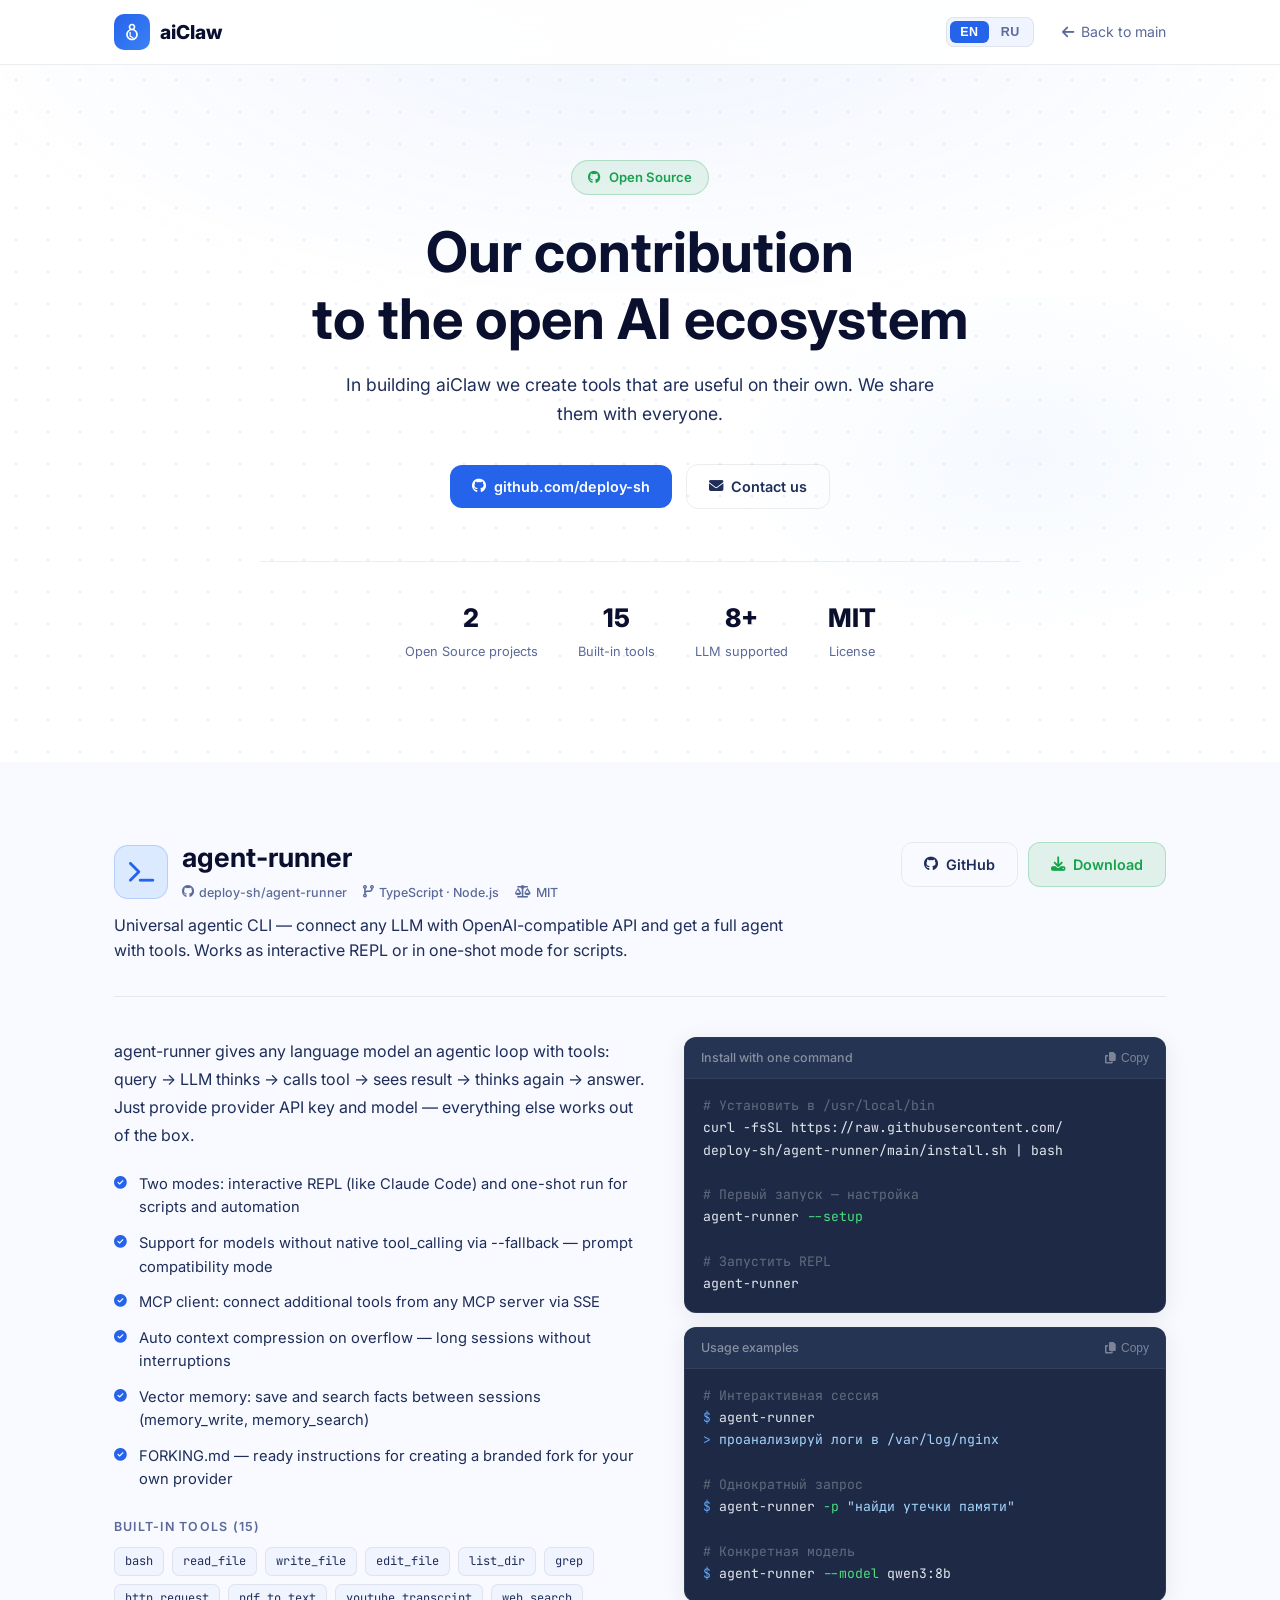
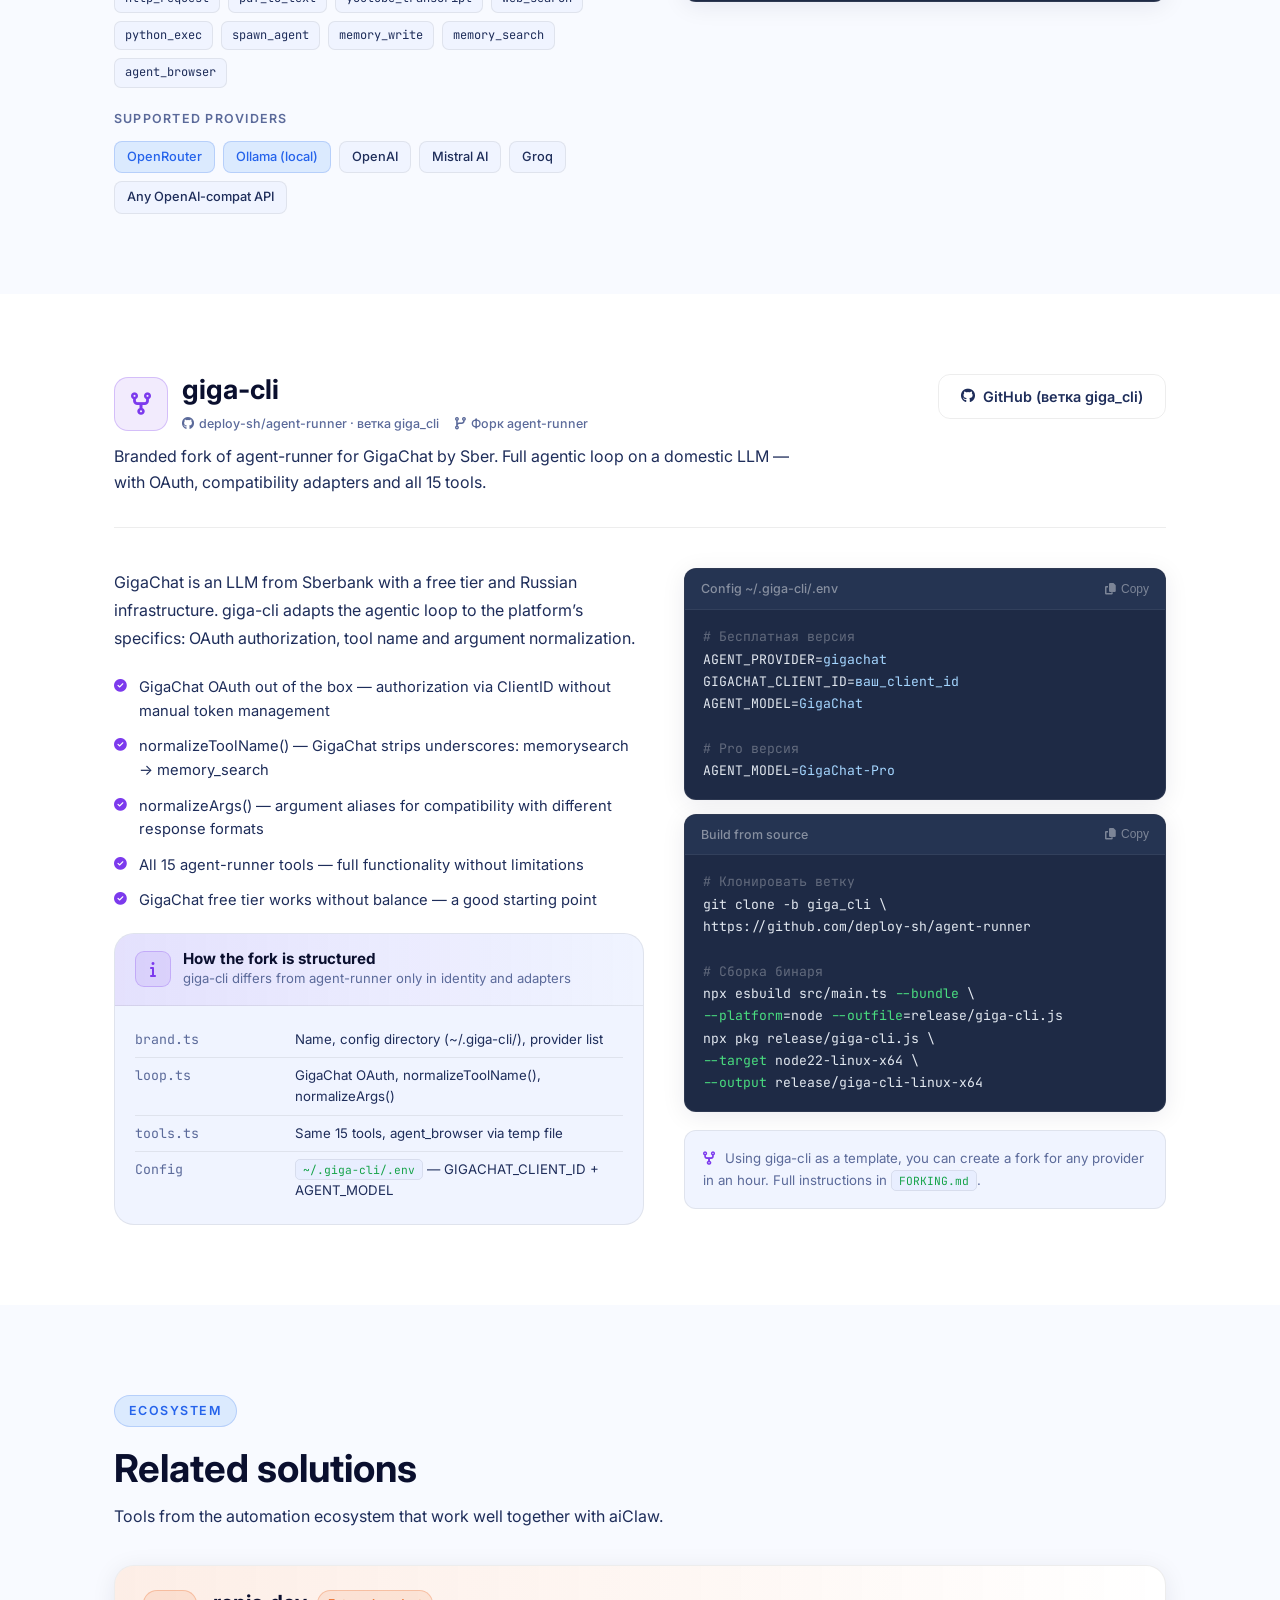
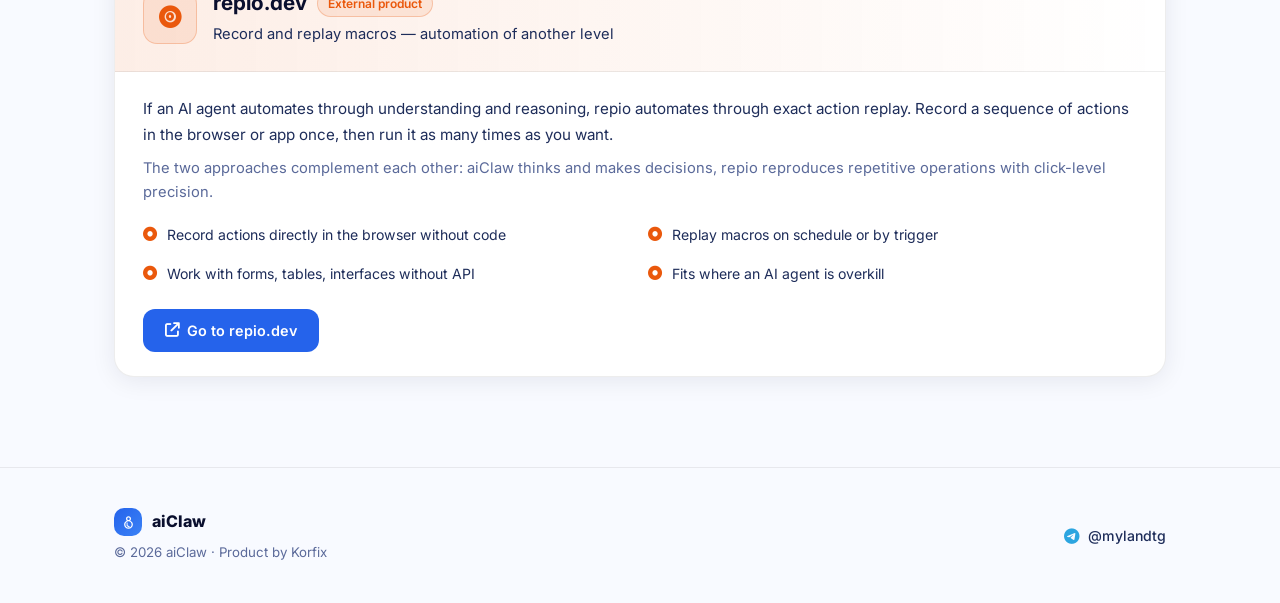
==== commit 8dbbdbef: "feat(site): favicon (svg/png/ico) across pages + cabinet; cache-bust main.js for i18n Co-Authored-By" ====
--- a/opensource.html
+++ b/opensource.html
@@ -1,6 +1,9 @@
 <!DOCTYPE html>
 <html lang="en">
 <head>
+  <link rel="icon" type="image/svg+xml" href="/favicon.svg">
+  <link rel="alternate icon" href="/favicon.ico">
+  <link rel="apple-touch-icon" href="/apple-touch-icon.png">
   <meta charset="UTF-8">
   <meta name="viewport" content="width=device-width, initial-scale=1.0">
   <meta name="description" content="Open source projects by aiClaw: agent-runner — agentic CLI for any OpenAI-compatible LLM, and giga-cli — fork for GigaChat by Sber.">
--- a/css/style.css
+++ b/css/style.css
@@ -0,0 +1,1495 @@
+*, *::before, *::after { box-sizing: border-box; margin: 0; padding: 0; }
+
+:root {
+  --bg0: #ffffff;
+  --bg1: #f8faff;
+  --bg2: #f0f4ff;
+  --bg3: #e8eeff;
+  --bg4: #d0d8f0;
+  --blue: #2563eb;
+  --blue-hover: #1d4ed8;
+  --blue-light: #3b82f6;
+  --blue-dim: #dbeafe;
+  --blue-glow: rgba(37, 99, 235, 0.08);
+  --blue-glow2: rgba(37, 99, 235, 0.15);
+  --green: #16a34a;
+  --green-glow: rgba(22, 163, 74, 0.1);
+  --purple: #7c3aed;
+  --purple-glow: rgba(124, 58, 237, 0.1);
+  --orange: #ea580c;
+  --orange-glow: rgba(234, 88, 12, 0.1);
+  --text: #0a0f2e;
+  --text2: #1e2d5a;
+  --text3: #5b6a9a;
+  --border: rgba(0, 0, 0, 0.07);
+  --border2: rgba(37, 99, 235, 0.2);
+  --shadow: 0 4px 24px rgba(10, 15, 46, 0.08);
+  --shadow-hover: 0 16px 48px rgba(10, 15, 46, 0.14);
+  --radius: 12px;
+  --radius-lg: 20px;
+}
+
+html { scroll-behavior: smooth; }
+
+body {
+  background: var(--bg0);
+  color: var(--text);
+  font-family: 'Inter', system-ui, sans-serif;
+  font-size: 16px;
+  line-height: 1.6;
+  overflow-x: hidden;
+}
+
+/* ── TYPOGRAPHY ── */
+h1, h2, h3, h4 { line-height: 1.2; font-weight: 700; color: var(--text); }
+h1 { font-size: clamp(2rem, 5vw, 3.5rem); }
+h2 { font-size: clamp(1.5rem, 3vw, 2.4rem); }
+h3 { font-size: 1.2rem; }
+p { color: var(--text2); }
+a { color: var(--blue); text-decoration: none; transition: color .2s; }
+a:hover { color: var(--blue-hover); }
+
+code {
+  font-family: 'JetBrains Mono', monospace;
+  font-size: 0.85em;
+  background: var(--bg3);
+  border: 1px solid var(--border);
+  border-radius: 5px;
+  padding: 2px 7px;
+  color: var(--green);
+}
+
+.section-label {
+  display: inline-block;
+  font-size: 0.78rem;
+  font-weight: 600;
+  letter-spacing: 0.12em;
+  text-transform: uppercase;
+  color: var(--blue);
+  background: var(--blue-dim);
+  border: 1px solid var(--border2);
+  padding: 5px 14px;
+  border-radius: 100px;
+  margin-bottom: 18px;
+}
+
+/* ── LAYOUT ── */
+.container {
+  max-width: 1140px;
+  margin: 0 auto;
+  padding: 0 24px;
+}
+
+section { padding: 90px 0; }
+
+/* ── REVEAL ANIMATION ── */
+.reveal {
+  opacity: 0;
+  transform: translateY(28px);
+  transition: opacity 0.6s ease, transform 0.6s ease;
+}
+
+.reveal.visible {
+  opacity: 1;
+  transform: none;
+}
+
+/* ── NAV ── */
+nav {
+  position: fixed;
+  top: 0; left: 0; right: 0;
+  z-index: 100;
+  background: rgba(255, 255, 255, 0.9);
+  backdrop-filter: blur(16px);
+  border-bottom: 1px solid var(--border);
+  transition: box-shadow .3s, height .3s;
+}
+
+nav.scrolled {
+  box-shadow: 0 2px 20px rgba(10, 15, 46, 0.1);
+}
+
+.nav-inner {
+  display: flex;
+  align-items: center;
+  justify-content: space-between;
+  height: 64px;
+  max-width: 1140px;
+  margin: 0 auto;
+  padding: 0 24px;
+  transition: height .3s;
+}
+
+nav.scrolled .nav-inner {
+  height: 56px;
+}
+
+.logo {
+  display: flex;
+  align-items: center;
+  gap: 10px;
+  font-weight: 800;
+  font-size: 1.2rem;
+  color: var(--text);
+}
+
+.logo-icon {
+  width: 36px;
+  height: 36px;
+  background: linear-gradient(135deg, #2563eb 0%, #3b82f6 100%);
+  border-radius: 10px;
+  display: flex;
+  align-items: center;
+  justify-content: center;
+}
+
+.logo-icon svg { width: 20px; height: 20px; fill: #fff; }
+
+.nav-links {
+  display: flex;
+  align-items: center;
+  gap: 32px;
+  list-style: none;
+}
+
+.nav-links a {
+  color: var(--text3);
+  font-size: 0.9rem;
+  font-weight: 500;
+  transition: color .2s;
+}
+
+.nav-links a:hover,
+.nav-links a.active { color: var(--text); }
+
+.btn {
+  display: inline-flex;
+  align-items: center;
+  gap: 8px;
+  font-weight: 600;
+  font-size: 0.9rem;
+  padding: 10px 22px;
+  border-radius: var(--radius);
+  border: none;
+  cursor: pointer;
+  transition: all .2s;
+  text-decoration: none;
+}
+
+.btn-primary {
+  background: var(--blue);
+  color: #fff;
+}
+.btn-primary:hover {
+  background: var(--blue-hover);
+  color: #fff;
+  transform: translateY(-1px);
+  box-shadow: 0 8px 24px rgba(37, 99, 235, 0.35);
+}
+
+.btn-outline {
+  background: transparent;
+  color: var(--text2);
+  border: 1px solid var(--border);
+}
+.btn-outline:hover {
+  border-color: var(--blue);
+  color: var(--blue);
+}
+
+.btn-lg {
+  font-size: 1rem;
+  padding: 14px 32px;
+  border-radius: 14px;
+}
+
+.btn-ghost {
+  background: transparent;
+  color: var(--text2);
+}
+.btn-ghost:hover { color: var(--text); }
+
+.btn-green {
+  background: rgba(22, 163, 74, 0.1);
+  color: var(--green);
+  border: 1px solid rgba(22, 163, 74, 0.25);
+}
+.btn-green:hover {
+  background: rgba(22, 163, 74, 0.18);
+  color: var(--green);
+}
+
+/* ── HERO ── */
+#hero {
+  padding: 160px 0 100px;
+  position: relative;
+  overflow: hidden;
+}
+
+.hero-bg {
+  position: absolute;
+  inset: 0;
+  background:
+    radial-gradient(ellipse 80% 60% at 50% 0%, rgba(37, 99, 235, 0.07) 0%, transparent 70%),
+    radial-gradient(ellipse 40% 40% at 80% 60%, rgba(59, 130, 246, 0.05) 0%, transparent 60%);
+  pointer-events: none;
+}
+
+/* dot-grid pattern */
+.hero-bg::after {
+  content: '';
+  position: absolute;
+  inset: 0;
+  background-image: radial-gradient(circle, rgba(37, 99, 235, 0.12) 1px, transparent 1px);
+  background-size: 32px 32px;
+  pointer-events: none;
+}
+
+/* floating shapes */
+.hero-shape {
+  position: absolute;
+  pointer-events: none;
+  will-change: transform;
+}
+
+.hero-shape-1 {
+  width: 300px;
+  height: 300px;
+  top: 60px;
+  right: -60px;
+  opacity: 0.12;
+  animation: float1 8s ease-in-out infinite;
+}
+
+.hero-shape-2 {
+  width: 180px;
+  height: 180px;
+  bottom: 80px;
+  left: -40px;
+  opacity: 0.08;
+  animation: float2 10s ease-in-out infinite;
+}
+
+.hero-shape-3 {
+  width: 100px;
+  height: 100px;
+  top: 200px;
+  left: 42%;
+  opacity: 0.07;
+  animation: float1 7s ease-in-out infinite reverse;
+}
+
+@keyframes float1 {
+  0%, 100% { transform: translateY(0) rotate(0deg); }
+  50% { transform: translateY(-20px) rotate(8deg); }
+}
+
+@keyframes float2 {
+  0%, 100% { transform: translateY(0) rotate(0deg); }
+  50% { transform: translateY(16px) rotate(-6deg); }
+}
+
+.hero-grid {
+  display: grid;
+  grid-template-columns: 1fr 1fr;
+  gap: 60px;
+  align-items: center;
+  position: relative;
+  z-index: 1;
+}
+
+.hero-badge {
+  display: inline-flex;
+  align-items: center;
+  gap: 8px;
+  font-size: 0.82rem;
+  color: var(--blue);
+  background: var(--blue-dim);
+  border: 1px solid var(--border2);
+  padding: 6px 14px;
+  border-radius: 100px;
+  margin-bottom: 24px;
+}
+
+.hero-badge .dot {
+  width: 6px;
+  height: 6px;
+  border-radius: 50%;
+  background: #16a34a;
+  animation: pulse 2s infinite;
+}
+
+@keyframes pulse {
+  0%, 100% { opacity: 1; }
+  50% { opacity: .4; }
+}
+
+.hero-title {
+  margin-bottom: 20px;
+}
+
+.hero-title .accent {
+  background: linear-gradient(90deg, #2563eb, #3b82f6);
+  -webkit-background-clip: text;
+  -webkit-text-fill-color: transparent;
+  background-clip: text;
+  animation: gradient-shift 4s ease-in-out infinite;
+}
+
+@keyframes gradient-shift {
+  0%, 100% { background-position: 0% 50%; }
+  50% { background-position: 100% 50%; }
+}
+
+.hero-desc {
+  font-size: 1.1rem;
+  color: var(--text2);
+  margin-bottom: 36px;
+  max-width: 500px;
+}
+
+.hero-actions {
+  display: flex;
+  align-items: center;
+  gap: 16px;
+  flex-wrap: wrap;
+}
+
+.hero-stats {
+  display: flex;
+  gap: 32px;
+  margin-top: 48px;
+  padding-top: 32px;
+  border-top: 1px solid var(--border);
+}
+
+.hero-stat-num {
+  font-size: 1.8rem;
+  font-weight: 800;
+  color: var(--text);
+  line-height: 1;
+}
+
+.hero-stat-label {
+  font-size: 0.82rem;
+  color: var(--text3);
+  margin-top: 4px;
+}
+
+/* ── TERMINAL MOCKUP ── */
+.terminal {
+  background: #1e2a45;
+  border: 1px solid rgba(255,255,255,0.08);
+  border-radius: var(--radius-lg);
+  overflow: hidden;
+  position: relative;
+  box-shadow: var(--shadow-hover);
+}
+
+.terminal-header {
+  background: #253452;
+  padding: 12px 18px;
+  display: flex;
+  align-items: center;
+  gap: 8px;
+  border-bottom: 1px solid rgba(255,255,255,0.06);
+}
+
+.term-dot {
+  width: 12px; height: 12px;
+  border-radius: 50%;
+}
+.term-dot.r { background: #ff5f57; }
+.term-dot.y { background: #febc2e; }
+.term-dot.g { background: #28c840; }
+
+.term-title {
+  font-size: 0.78rem;
+  color: rgba(255,255,255,0.45);
+  margin-left: 8px;
+}
+
+.terminal-body {
+  padding: 20px 24px;
+  font-family: 'JetBrains Mono', 'Courier New', monospace;
+  font-size: 0.82rem;
+  line-height: 1.8;
+}
+
+.term-line { display: flex; gap: 10px; }
+.term-prompt { color: #60a5fa; flex-shrink: 0; }
+.term-cmd { color: #e2e8f0; }
+.term-output { color: rgba(255,255,255,0.45); padding-left: 20px; }
+.term-output.ok { color: #4ade80; }
+.term-output.info { color: #60a5fa; }
+.term-output.bot { color: #c084fc; }
+.term-cursor {
+  display: inline-block;
+  width: 8px; height: 14px;
+  background: #3b82f6;
+  vertical-align: middle;
+  animation: blink 1s step-end infinite;
+}
+
+@keyframes blink {
+  0%, 100% { opacity: 1; }
+  50% { opacity: 0; }
+}
+
+/* ── FEATURES ── */
+#features { background: var(--bg1); }
+
+.section-header {
+  text-align: center;
+  margin-bottom: 56px;
+}
+
+.section-header h2 { margin-bottom: 14px; }
+.section-header p { font-size: 1.05rem; max-width: 600px; margin: 0 auto; }
+
+.features-grid {
+  display: grid;
+  grid-template-columns: repeat(3, 1fr);
+  gap: 20px;
+}
+
+.feature-card {
+  background: var(--bg0);
+  border: 1px solid var(--border);
+  border-radius: var(--radius-lg);
+  padding: 28px;
+  transition: transform .25s, box-shadow .25s, border-color .25s;
+  position: relative;
+  overflow: hidden;
+  box-shadow: var(--shadow);
+}
+
+.feature-card::before {
+  content: '';
+  position: absolute;
+  top: 0; left: 0; right: 0;
+  height: 2px;
+  background: linear-gradient(90deg, var(--blue), transparent);
+  opacity: 0;
+  transition: opacity .25s;
+}
+
+.feature-card:hover {
+  transform: translateY(-6px);
+  box-shadow: var(--shadow-hover);
+  border-color: var(--border2);
+}
+
+.feature-card:hover::before { opacity: 1; }
+
+.feature-icon {
+  width: 48px; height: 48px;
+  background: var(--blue-dim);
+  border: 1px solid var(--border2);
+  border-radius: 12px;
+  display: flex;
+  align-items: center;
+  justify-content: center;
+  margin-bottom: 18px;
+  font-size: 1.2rem;
+  color: var(--blue);
+}
+
+.feature-card h3 {
+  margin-bottom: 10px;
+  font-size: 1.05rem;
+}
+
+.feature-card p { font-size: 0.9rem; }
+
+/* ── HOW IT WORKS ── */
+#how {
+  background: var(--bg0);
+}
+
+.flow-grid {
+  display: grid;
+  grid-template-columns: repeat(4, 1fr);
+  gap: 0;
+  position: relative;
+}
+
+.flow-grid::before {
+  content: '';
+  position: absolute;
+  top: 36px;
+  left: 12.5%;
+  right: 12.5%;
+  height: 1px;
+  background: linear-gradient(90deg, transparent, var(--border2), var(--blue), var(--border2), transparent);
+}
+
+.flow-step {
+  text-align: center;
+  padding: 0 16px;
+}
+
+.flow-num {
+  width: 72px; height: 72px;
+  border-radius: 50%;
+  background: var(--bg0);
+  border: 2px solid var(--border2);
+  display: flex;
+  align-items: center;
+  justify-content: center;
+  font-size: 1.5rem;
+  margin: 0 auto 20px;
+  position: relative;
+  z-index: 1;
+  color: var(--blue);
+  box-shadow: var(--shadow);
+}
+
+.flow-step h3 { font-size: 1rem; margin-bottom: 8px; }
+.flow-step p { font-size: 0.85rem; }
+
+/* ── LLMS ── */
+#llms { background: var(--bg1); }
+
+.llms-wrapper {
+  display: grid;
+  grid-template-columns: 1fr 1fr;
+  gap: 60px;
+  align-items: center;
+}
+
+.llm-grid {
+  display: grid;
+  grid-template-columns: repeat(3, 1fr);
+  gap: 12px;
+}
+
+.llm-chip {
+  background: var(--bg0);
+  border: 1px solid var(--border);
+  border-radius: 10px;
+  padding: 12px 14px;
+  text-align: center;
+  font-size: 0.82rem;
+  font-weight: 600;
+  color: var(--text2);
+  transition: all .2s;
+  box-shadow: var(--shadow);
+}
+
+.llm-chip:hover {
+  border-color: var(--border2);
+  color: var(--blue);
+  background: var(--blue-dim);
+}
+
+.llm-chip.featured {
+  border-color: var(--border2);
+  color: var(--blue);
+  background: var(--blue-dim);
+}
+
+.llm-chip .chip-icon {
+  font-size: 1.2rem;
+  display: block;
+  margin-bottom: 6px;
+}
+
+.messengers {
+  display: flex;
+  gap: 16px;
+  margin-top: 24px;
+  flex-wrap: wrap;
+}
+
+.messenger-badge {
+  display: flex;
+  align-items: center;
+  gap: 8px;
+  background: var(--bg0);
+  border: 1px solid var(--border);
+  border-radius: 100px;
+  padding: 8px 18px;
+  font-size: 0.88rem;
+  font-weight: 500;
+  color: var(--text2);
+  box-shadow: var(--shadow);
+}
+
+.messenger-badge i { font-size: 1.1rem; }
+.messenger-badge.tg i { color: #2CA5E0; }
+.messenger-badge.max i { color: #005FF9; }
+
+/* ── PRICING ── */
+#pricing {
+  background: var(--bg0);
+}
+
+.plans-group { }
+
+.plans-group-header {
+  display: flex;
+  align-items: center;
+  gap: 12px;
+  margin-bottom: 20px;
+}
+
+.plans-group-title {
+  font-size: 1rem;
+  font-weight: 700;
+  color: var(--text);
+}
+
+.plans-group-badge {
+  font-size: 0.72rem;
+  font-weight: 600;
+  letter-spacing: .07em;
+  text-transform: uppercase;
+  background: var(--bg3);
+  border: 1px solid var(--border);
+  color: var(--text3);
+  padding: 3px 10px;
+  border-radius: 100px;
+}
+
+.plans-grid {
+  display: grid;
+  grid-template-columns: 1fr 1fr;
+  gap: 20px;
+}
+
+.plan-card {
+  background: var(--bg1);
+  border: 1px solid var(--bg4);
+  border-radius: var(--radius-lg);
+  padding: 28px 32px;
+  position: relative;
+  transition: transform .25s, box-shadow .25s, border-color .25s;
+  box-shadow: var(--shadow);
+  display: flex;
+  flex-direction: column;
+  gap: 20px;
+}
+
+.plan-card:hover {
+  transform: translateY(-4px);
+  box-shadow: var(--shadow-hover);
+  border-color: var(--border2);
+}
+
+.plan-card.plan-featured {
+  border-color: var(--blue);
+  background: var(--blue-dim);
+}
+
+.plan-card.plan-featured::before {
+  content: '';
+  position: absolute;
+  top: 0; left: 0; right: 0;
+  height: 3px;
+  background: linear-gradient(90deg, var(--blue), #60a5fa);
+  border-radius: var(--radius-lg) var(--radius-lg) 0 0;
+}
+
+.plan-header {
+  display: flex;
+  align-items: flex-start;
+  gap: 14px;
+}
+
+.plan-icon {
+  width: 46px; height: 46px;
+  border-radius: 12px;
+  display: flex;
+  align-items: center;
+  justify-content: center;
+  font-size: 1.1rem;
+  flex-shrink: 0;
+}
+
+.plan-icon-blue   { background: var(--blue-dim); color: var(--blue); border: 1px solid var(--border2); }
+.plan-icon-green  { background: var(--green-glow); color: var(--green); border: 1px solid rgba(22,163,74,.25); }
+.plan-icon-purple { background: var(--purple-glow); color: var(--purple); border: 1px solid rgba(124,58,237,.25); }
+
+.plan-tag {
+  display: inline-block;
+  font-size: 0.7rem;
+  font-weight: 600;
+  letter-spacing: .08em;
+  text-transform: uppercase;
+  color: var(--blue);
+  margin-bottom: 4px;
+}
+
+.plan-header h3 { font-size: 1.1rem; margin-bottom: 4px; }
+
+.plan-desc { font-size: 0.85rem; color: var(--text3); }
+
+.plan-price {
+  display: flex;
+  align-items: baseline;
+  gap: 6px;
+  padding: 16px 0;
+  border-top: 1px solid var(--border);
+  border-bottom: 1px solid var(--border);
+}
+
+.price-from {
+  font-size: 0.82rem;
+  color: var(--text3);
+}
+
+.price-num {
+  font-size: 1.9rem;
+  font-weight: 800;
+  color: var(--text);
+  letter-spacing: -0.02em;
+  line-height: 1;
+}
+
+.plan-card.plan-featured .price-num { color: var(--blue); }
+
+.price-currency {
+  font-size: 0.95rem;
+  font-weight: 600;
+  color: var(--text2);
+}
+
+.plan-features-list {
+  list-style: none;
+  display: flex;
+  flex-direction: column;
+  gap: 9px;
+  flex: 1;
+}
+
+.plan-features-list li {
+  display: flex;
+  align-items: flex-start;
+  gap: 9px;
+  font-size: 0.87rem;
+  color: var(--text2);
+}
+
+.plan-features-list li i {
+  color: var(--green);
+  margin-top: 3px;
+  font-size: 0.72rem;
+  flex-shrink: 0;
+}
+
+.plan-btn {
+  width: 100%;
+  justify-content: center;
+  margin-top: auto;
+}
+
+.price-alt {
+  font-size: 0.78rem;
+  color: var(--text3);
+  margin-top: 2px;
+}
+
+.pricing-note {
+  text-align: center;
+  font-size: 0.85rem;
+  color: var(--text3);
+  margin-top: 32px;
+  display: flex;
+  align-items: center;
+  justify-content: center;
+  gap: 8px;
+}
+
+.pricing-note i { color: var(--blue); }
+
+/* ── PRICING TEASER (index.html) ── */
+.pricing-teaser {
+  display: flex;
+  align-items: center;
+  justify-content: space-between;
+  gap: 40px;
+  background: var(--bg1);
+  border: 1px solid var(--border);
+  border-radius: var(--radius-lg);
+  padding: 48px 56px;
+  box-shadow: var(--shadow);
+  flex-wrap: wrap;
+}
+
+.pricing-teaser h2 { margin-bottom: 12px; }
+.pricing-teaser p { max-width: 520px; }
+
+/* ── CONTACT ── */
+#contact {
+  background: var(--bg1);
+}
+
+.contact-wrapper {
+  display: grid;
+  grid-template-columns: 1fr 1.2fr;
+  gap: 60px;
+  align-items: start;
+}
+
+.contact-info h2 { margin-bottom: 16px; }
+.contact-info p { margin-bottom: 24px; }
+
+.contact-links {
+  display: flex;
+  flex-direction: column;
+  gap: 14px;
+}
+
+.contact-link {
+  display: flex;
+  align-items: center;
+  gap: 12px;
+  color: var(--text2);
+  font-size: 0.92rem;
+  transition: color .2s;
+}
+
+.contact-link:hover { color: var(--text); }
+
+.contact-link .cl-icon {
+  width: 38px; height: 38px;
+  background: var(--blue-dim);
+  border: 1px solid var(--border2);
+  border-radius: 10px;
+  display: flex;
+  align-items: center;
+  justify-content: center;
+  color: var(--blue);
+  flex-shrink: 0;
+}
+
+.contact-form {
+  background: var(--bg0);
+  border: 1px solid var(--border);
+  border-radius: var(--radius-lg);
+  padding: 32px;
+  box-shadow: var(--shadow);
+}
+
+.form-group { margin-bottom: 18px; }
+
+.form-label {
+  display: block;
+  font-size: 0.83rem;
+  font-weight: 500;
+  color: var(--text2);
+  margin-bottom: 8px;
+}
+
+.form-control {
+  width: 100%;
+  background: var(--bg0);
+  border: 1px solid var(--border);
+  border-radius: 10px;
+  color: var(--text);
+  font-family: inherit;
+  font-size: 0.9rem;
+  padding: 11px 16px;
+  outline: none;
+  transition: border-color .2s, box-shadow .2s;
+}
+
+.form-control:focus {
+  border-color: var(--blue);
+  box-shadow: 0 0 0 3px rgba(37, 99, 235, 0.1);
+}
+.form-control::placeholder { color: var(--text3); }
+
+textarea.form-control {
+  resize: vertical;
+  min-height: 110px;
+}
+
+.form-submit {
+  width: 100%;
+  background: var(--blue);
+  color: #fff;
+  border: none;
+  border-radius: 10px;
+  padding: 13px;
+  font-family: inherit;
+  font-size: 0.95rem;
+  font-weight: 600;
+  cursor: pointer;
+  transition: all .2s;
+  display: flex;
+  align-items: center;
+  justify-content: center;
+  gap: 8px;
+}
+
+.form-submit:hover {
+  background: var(--blue-hover);
+  transform: translateY(-1px);
+  box-shadow: 0 8px 24px rgba(37, 99, 235, 0.35);
+}
+
+/* ── FOOTER ── */
+footer {
+  background: var(--bg1);
+  border-top: 1px solid var(--border);
+  padding: 40px 0;
+}
+
+.footer-inner {
+  display: flex;
+  align-items: center;
+  justify-content: space-between;
+  flex-wrap: wrap;
+  gap: 20px;
+}
+
+.footer-copy {
+  font-size: 0.83rem;
+  color: var(--text3);
+}
+
+.footer-links {
+  display: flex;
+  align-items: center;
+  gap: 24px;
+}
+
+.footer-links a {
+  font-size: 0.85rem;
+  color: var(--text3);
+  transition: color .2s;
+}
+.footer-links a:hover { color: var(--text2); }
+
+.footer-tg {
+  display: flex;
+  align-items: center;
+  gap: 8px;
+  font-size: 0.88rem;
+  color: var(--text2);
+  font-weight: 500;
+}
+
+.footer-tg i { color: #2CA5E0; font-size: 1rem; }
+
+/* ── TEAM MODES ── */
+#team { background: var(--bg0); }
+
+.team-intro {
+  display: grid;
+  grid-template-columns: 1fr 1fr;
+  gap: 60px;
+  align-items: center;
+  margin-bottom: 64px;
+}
+
+.team-intro h2 { margin-bottom: 14px; }
+.team-intro p { font-size: 1.05rem; }
+
+.team-badges {
+  display: flex;
+  flex-wrap: wrap;
+  gap: 10px;
+  margin-top: 20px;
+}
+
+.team-badge {
+  display: flex;
+  align-items: center;
+  gap: 7px;
+  background: var(--blue-dim);
+  border: 1px solid var(--border2);
+  border-radius: 100px;
+  padding: 6px 14px;
+  font-size: 0.82rem;
+  font-weight: 500;
+  color: var(--blue);
+}
+
+.modes-grid {
+  display: grid;
+  grid-template-columns: repeat(3, 1fr);
+  gap: 20px;
+}
+
+.mode-card {
+  background: var(--bg0);
+  border: 1px solid var(--border);
+  border-radius: var(--radius-lg);
+  overflow: hidden;
+  transition: transform .25s, box-shadow .25s, border-color .25s;
+  box-shadow: var(--shadow);
+}
+
+.mode-card:hover {
+  border-color: var(--border2);
+  transform: translateY(-6px);
+  box-shadow: var(--shadow-hover);
+}
+
+.mode-header {
+  padding: 24px 26px 20px;
+  border-bottom: 1px solid var(--border);
+  display: flex;
+  align-items: flex-start;
+  gap: 16px;
+}
+
+.mode-icon {
+  width: 52px; height: 52px;
+  border-radius: 14px;
+  display: flex;
+  align-items: center;
+  justify-content: center;
+  font-size: 1.3rem;
+  flex-shrink: 0;
+}
+
+.mode-icon.shared  { background: rgba(37, 99, 235, 0.1); color: var(--blue); }
+.mode-icon.personal { background: rgba(22, 163, 74, 0.1); color: var(--green); }
+.mode-icon.passive { background: rgba(234, 88, 12, 0.1); color: var(--orange); }
+
+.mode-tag {
+  display: inline-block;
+  font-size: 0.7rem;
+  font-weight: 600;
+  letter-spacing: .08em;
+  text-transform: uppercase;
+  padding: 3px 9px;
+  border-radius: 100px;
+  margin-bottom: 6px;
+}
+
+.mode-tag.shared   { background: rgba(37, 99, 235, 0.1); color: var(--blue); }
+.mode-tag.personal { background: rgba(22, 163, 74, 0.1); color: var(--green); }
+.mode-tag.passive  { background: rgba(234, 88, 12, 0.1); color: var(--orange); }
+
+.mode-header h3 { font-size: 1.05rem; margin-bottom: 4px; }
+.mode-header p  { font-size: 0.85rem; }
+
+.mode-body { padding: 20px 26px 24px; }
+
+.mode-features {
+  list-style: none;
+  display: flex;
+  flex-direction: column;
+  gap: 10px;
+}
+
+.mode-features li {
+  display: flex;
+  align-items: flex-start;
+  gap: 10px;
+  font-size: 0.87rem;
+  color: var(--text2);
+}
+
+.mode-features li i {
+  margin-top: 3px;
+  font-size: 0.75rem;
+  flex-shrink: 0;
+}
+
+.mode-features li i.shared   { color: var(--blue); }
+.mode-features li i.personal { color: var(--green); }
+.mode-features li i.passive  { color: var(--orange); }
+
+.mode-mini-terminal {
+  margin-top: 18px;
+  background: #1e2a45;
+  border-radius: 10px;
+  padding: 12px 14px;
+  font-family: 'JetBrains Mono', monospace;
+  font-size: 0.75rem;
+  line-height: 1.7;
+}
+
+.mt-prompt { color: #60a5fa; }
+.mt-name   { color: #c084fc; }
+.mt-bot    { color: #4ade80; }
+.mt-dim    { color: rgba(255,255,255,0.4); }
+
+/* ── LANG TOGGLE ── */
+.lang-toggle {
+  display: flex;
+  align-items: center;
+  gap: 2px;
+  background: var(--bg2);
+  border: 1px solid var(--border);
+  border-radius: 8px;
+  padding: 3px;
+  margin-right: 12px;
+}
+
+.lang-btn {
+  font-size: 0.78rem;
+  font-weight: 600;
+  padding: 4px 10px;
+  border-radius: 6px;
+  border: none;
+  background: transparent;
+  color: var(--text3);
+  cursor: pointer;
+  transition: all .15s;
+  letter-spacing: .05em;
+}
+
+.lang-btn.active {
+  background: var(--blue);
+  color: #fff;
+}
+
+/* ── OPEN SOURCE page ── */
+.nav-back {
+  display: flex;
+  align-items: center;
+  gap: 7px;
+  font-size: 0.88rem;
+  color: var(--text3);
+  transition: color .2s;
+}
+.nav-back:hover { color: var(--text2); }
+
+.oss-badge {
+  display: inline-flex;
+  align-items: center;
+  gap: 8px;
+  background: var(--green-glow);
+  border: 1px solid rgba(22, 163, 74, 0.25);
+  border-radius: 100px;
+  padding: 6px 16px;
+  font-size: 0.82rem;
+  font-weight: 600;
+  color: var(--green);
+  margin-bottom: 24px;
+}
+
+.hero-content { text-align: center; max-width: 760px; margin: 0 auto; }
+.hero-content h1 { margin-bottom: 18px; }
+.hero-content p { font-size: 1.1rem; max-width: 600px; margin: 0 auto 36px; }
+.hero-actions { display: flex; justify-content: center; gap: 14px; flex-wrap: wrap; }
+
+.stats-row {
+  display: flex;
+  justify-content: center;
+  gap: 40px;
+  margin-top: 52px;
+  padding-top: 36px;
+  border-top: 1px solid var(--border);
+  flex-wrap: wrap;
+}
+
+.stat-item { text-align: center; }
+.stat-num { font-size: 1.6rem; font-weight: 800; color: var(--text); }
+.stat-label { font-size: 0.8rem; color: var(--text3); margin-top: 3px; }
+
+.project-section { padding: 80px 0; }
+.project-section:nth-child(odd) { background: var(--bg1); }
+.project-section:nth-child(even) { background: var(--bg0); }
+
+.project-header {
+  display: grid;
+  grid-template-columns: 1fr auto;
+  gap: 24px;
+  align-items: flex-start;
+  margin-bottom: 40px;
+  padding-bottom: 32px;
+  border-bottom: 1px solid var(--border);
+}
+
+.project-name {
+  display: flex;
+  align-items: center;
+  gap: 14px;
+  margin-bottom: 10px;
+}
+
+.project-icon {
+  width: 54px; height: 54px;
+  border-radius: 14px;
+  display: flex;
+  align-items: center;
+  justify-content: center;
+  font-size: 1.4rem;
+  flex-shrink: 0;
+}
+
+.project-icon.blue   { background: var(--blue-dim); color: var(--blue); border: 1px solid var(--border2); }
+.project-icon.green  { background: var(--green-glow); color: var(--green); border: 1px solid rgba(22,163,74,.25); }
+.project-icon.purple { background: var(--purple-glow); color: var(--purple); border: 1px solid rgba(124,58,237,.25); }
+.project-icon.orange { background: var(--orange-glow); color: var(--orange); border: 1px solid rgba(234,88,12,.25); }
+
+.project-name h2 { font-size: 1.7rem; }
+
+.project-meta {
+  display: flex;
+  align-items: center;
+  gap: 16px;
+  flex-wrap: wrap;
+  margin-top: 8px;
+}
+
+.meta-tag {
+  font-size: 0.78rem;
+  font-weight: 500;
+  color: var(--text3);
+  display: flex;
+  align-items: center;
+  gap: 5px;
+}
+
+.project-actions { display: flex; gap: 10px; flex-wrap: wrap; }
+
+.project-body {
+  display: grid;
+  grid-template-columns: 1.1fr 1fr;
+  gap: 40px;
+  align-items: start;
+}
+
+.project-desc { font-size: 1rem; line-height: 1.75; margin-bottom: 24px; }
+
+.tools-section { margin-top: 28px; }
+.tools-section h4 {
+  font-size: 0.78rem;
+  font-weight: 600;
+  letter-spacing: .1em;
+  text-transform: uppercase;
+  color: var(--text3);
+  margin-bottom: 12px;
+}
+
+.tools-grid {
+  display: flex;
+  flex-wrap: wrap;
+  gap: 8px;
+}
+
+.tool-chip {
+  font-family: 'JetBrains Mono', monospace;
+  font-size: 0.75rem;
+  background: var(--bg2);
+  border: 1px solid var(--border);
+  border-radius: 7px;
+  padding: 4px 10px;
+  color: var(--text2);
+}
+
+.code-block {
+  background: #1e2a45;
+  border: 1px solid rgba(255,255,255,0.07);
+  border-radius: var(--radius);
+  overflow: hidden;
+  box-shadow: var(--shadow);
+}
+
+.code-header {
+  background: #253452;
+  padding: 10px 16px;
+  display: flex;
+  align-items: center;
+  justify-content: space-between;
+  border-bottom: 1px solid rgba(255,255,255,0.06);
+}
+
+.code-label { font-size: 0.78rem; color: rgba(255,255,255,0.45); font-weight: 500; }
+
+.code-copy {
+  font-size: 0.75rem;
+  color: rgba(255,255,255,0.4);
+  cursor: pointer;
+  background: none;
+  border: none;
+  display: flex;
+  align-items: center;
+  gap: 5px;
+  transition: color .2s;
+}
+.code-copy:hover { color: rgba(255,255,255,0.7); }
+
+.code-body {
+  padding: 16px 18px;
+  font-family: 'JetBrains Mono', monospace;
+  font-size: 0.82rem;
+  line-height: 1.7;
+}
+
+.code-body .cb-comment { color: rgba(255,255,255,0.3); }
+.code-body .cb-cmd     { color: #e2e8f0; }
+.code-body .cb-str     { color: #a5d6ff; }
+.code-body .cb-flag    { color: #4ade80; }
+.code-body .cb-prompt  { color: #60a5fa; user-select: none; }
+
+.feature-list {
+  list-style: none;
+  display: flex;
+  flex-direction: column;
+  gap: 12px;
+  margin-top: 20px;
+}
+
+.feature-list li {
+  display: flex;
+  gap: 12px;
+  align-items: flex-start;
+  font-size: 0.92rem;
+  color: var(--text2);
+}
+
+.feature-list li i {
+  margin-top: 4px;
+  flex-shrink: 0;
+  font-size: 0.8rem;
+}
+
+.providers {
+  display: flex;
+  flex-wrap: wrap;
+  gap: 8px;
+  margin-top: 14px;
+}
+
+.provider-chip {
+  display: flex;
+  align-items: center;
+  gap: 6px;
+  background: var(--bg2);
+  border: 1px solid var(--border);
+  border-radius: 8px;
+  padding: 5px 12px;
+  font-size: 0.8rem;
+  font-weight: 500;
+  color: var(--text2);
+  transition: all .2s;
+}
+
+.provider-chip:hover {
+  border-color: var(--border2);
+  color: var(--blue);
+}
+
+.comparison-table {
+  width: 100%;
+  border-collapse: collapse;
+  font-size: 0.88rem;
+  margin-top: 20px;
+}
+
+.comparison-table th {
+  text-align: left;
+  font-size: 0.75rem;
+  font-weight: 600;
+  letter-spacing: .08em;
+  text-transform: uppercase;
+  color: var(--text3);
+  padding: 10px 12px;
+  border-bottom: 1px solid var(--border);
+}
+
+.comparison-table td {
+  padding: 11px 12px;
+  border-bottom: 1px solid var(--border);
+  color: var(--text2);
+  vertical-align: middle;
+}
+
+.comparison-table tr:last-child td { border-bottom: none; }
+.comparison-table tr:hover td { background: var(--bg2); }
+
+.comparison-table .check { color: var(--green); }
+.comparison-table .cross { color: var(--text3); opacity: .5; }
+
+.oss-cta-section {
+  background: linear-gradient(135deg, var(--blue-dim) 0%, var(--bg2) 100%);
+  border: 1px solid var(--border2);
+  border-radius: var(--radius-lg);
+  padding: 48px;
+  text-align: center;
+  margin-top: 60px;
+}
+
+.oss-cta-section h2 { margin-bottom: 12px; }
+.oss-cta-section p { margin-bottom: 28px; max-width: 500px; margin-left: auto; margin-right: auto; }
+.oss-cta-actions { display: flex; justify-content: center; gap: 14px; flex-wrap: wrap; }
+
+/* ── OPEN SOURCE inline card styles (previously onmouseover) ── */
+.oss-project-link {
+  text-decoration: none;
+  display: block;
+}
+
+.oss-project-card {
+  background: var(--bg0);
+  border: 1px solid var(--border);
+  border-radius: var(--radius-lg);
+  padding: 20px 24px;
+  transition: border-color .25s, transform .25s, box-shadow .25s;
+  display: flex;
+  align-items: flex-start;
+  gap: 16px;
+  box-shadow: var(--shadow);
+}
+
+.oss-project-card:hover {
+  border-color: var(--border2);
+  transform: translateY(-2px);
+  box-shadow: var(--shadow-hover);
+}
+
+.oss-project-card .opc-icon {
+  width: 44px; height: 44px;
+  border-radius: 11px;
+  display: flex;
+  align-items: center;
+  justify-content: center;
+  flex-shrink: 0;
+  font-size: 1.1rem;
+}
+
+.oss-project-card .opc-title {
+  font-weight: 700;
+  margin-bottom: 4px;
+  color: var(--text);
+}
+
+.oss-project-card .opc-desc {
+  font-size: 0.85rem;
+  color: var(--text3);
+}
+
+.oss-project-card .opc-repo {
+  font-size: 0.78rem;
+  margin-top: 6px;
+}
+
+/* ── OPEN SOURCE section with OSS cards ── */
+#opensource { background: var(--bg1); }
+
+/* ── RESPONSIVE ── */
+@media (max-width: 900px) {
+  .hero-grid { grid-template-columns: 1fr; }
+  .terminal { display: none; }
+  .features-grid { grid-template-columns: 1fr 1fr; }
+  .flow-grid { grid-template-columns: 1fr 1fr; gap: 32px; }
+  .flow-grid::before { display: none; }
+  .llms-wrapper { grid-template-columns: 1fr; }
+  .team-intro { grid-template-columns: 1fr; gap: 24px; }
+  .modes-grid { grid-template-columns: 1fr; }
+  .contact-wrapper { grid-template-columns: 1fr; }
+  .plans-grid { grid-template-columns: 1fr; }
+  .pricing-teaser { padding: 32px 28px; flex-direction: column; align-items: flex-start; }
+  .project-header { grid-template-columns: 1fr; }
+  .project-body { grid-template-columns: 1fr; }
+  .oss-cta-section { padding: 32px 24px; }
+}
+
+@media (max-width: 600px) {
+  .features-grid { grid-template-columns: 1fr; }
+  .nav-links { display: none; }
+  section { padding: 64px 0; }
+  #hero { padding: 120px 0 64px; }
+  .hero-stats { gap: 20px; flex-wrap: wrap; }
+  .hero-shape { display: none; }
+}
